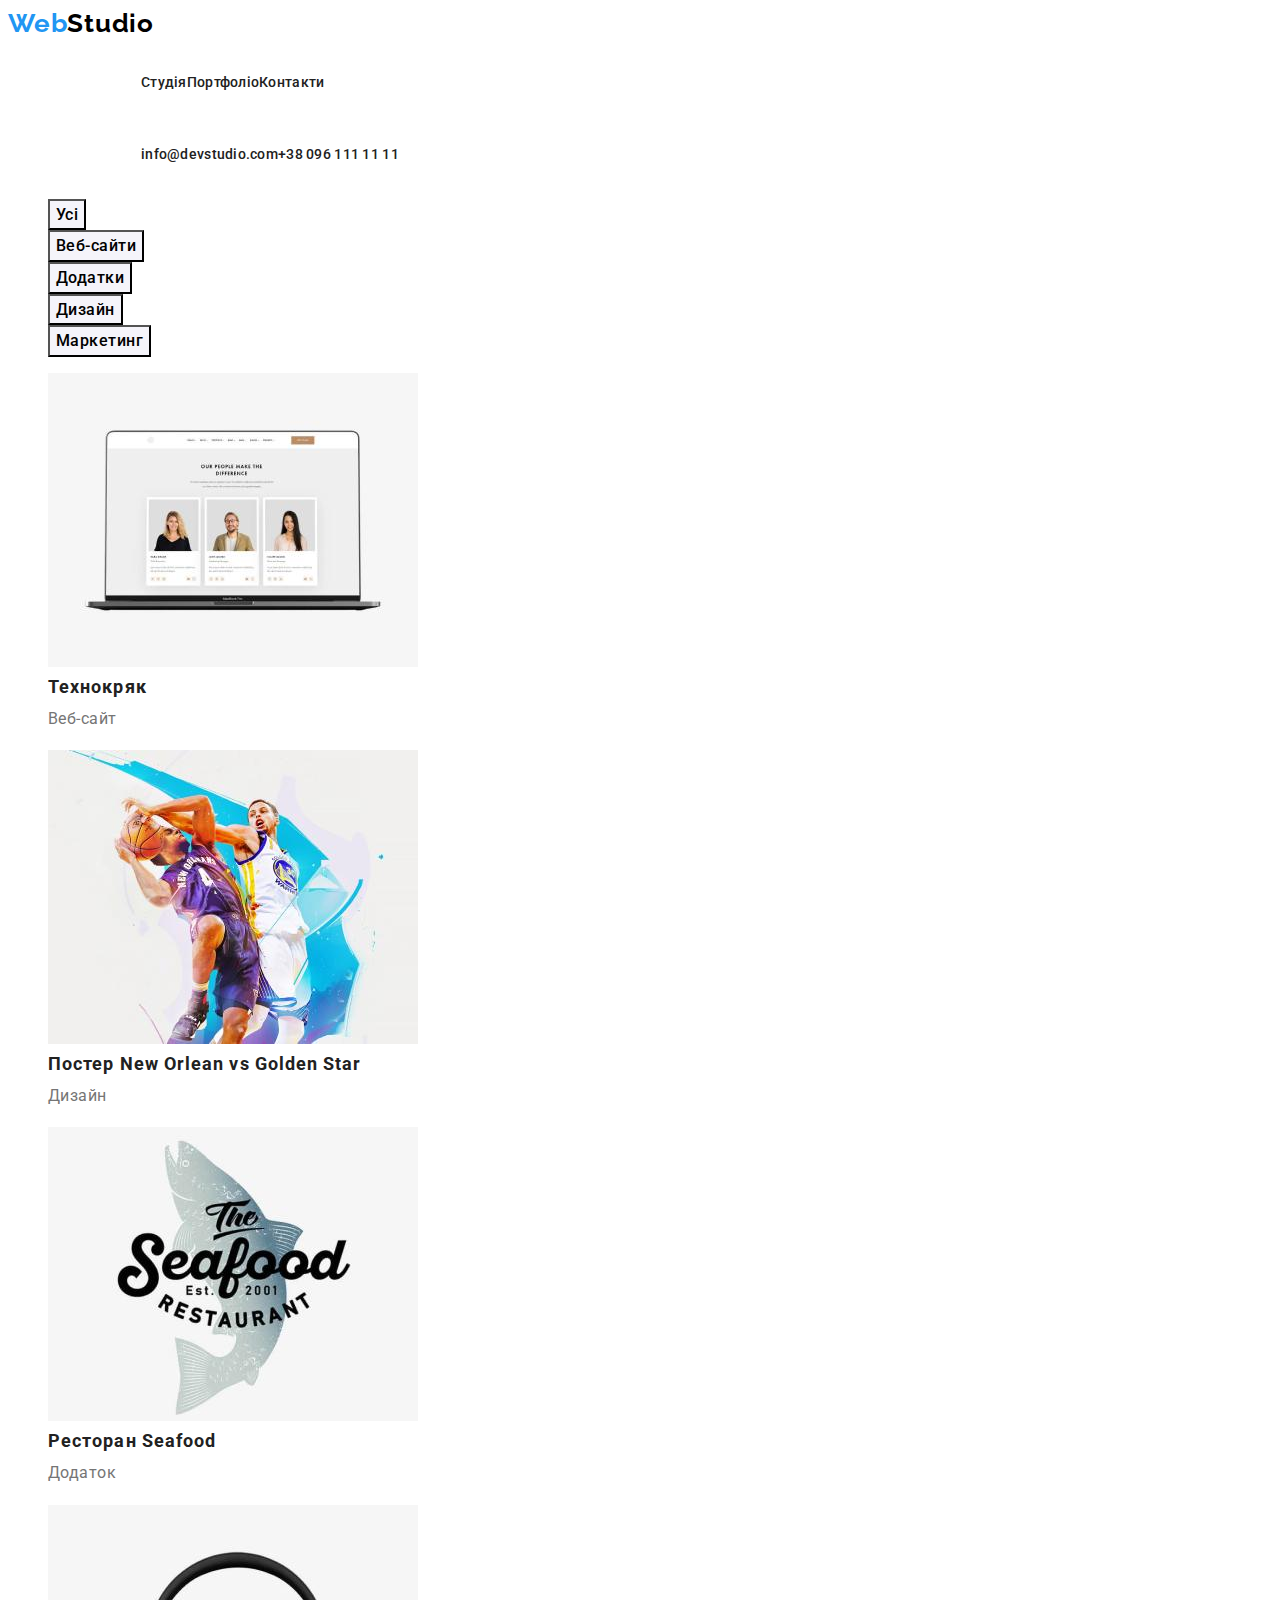
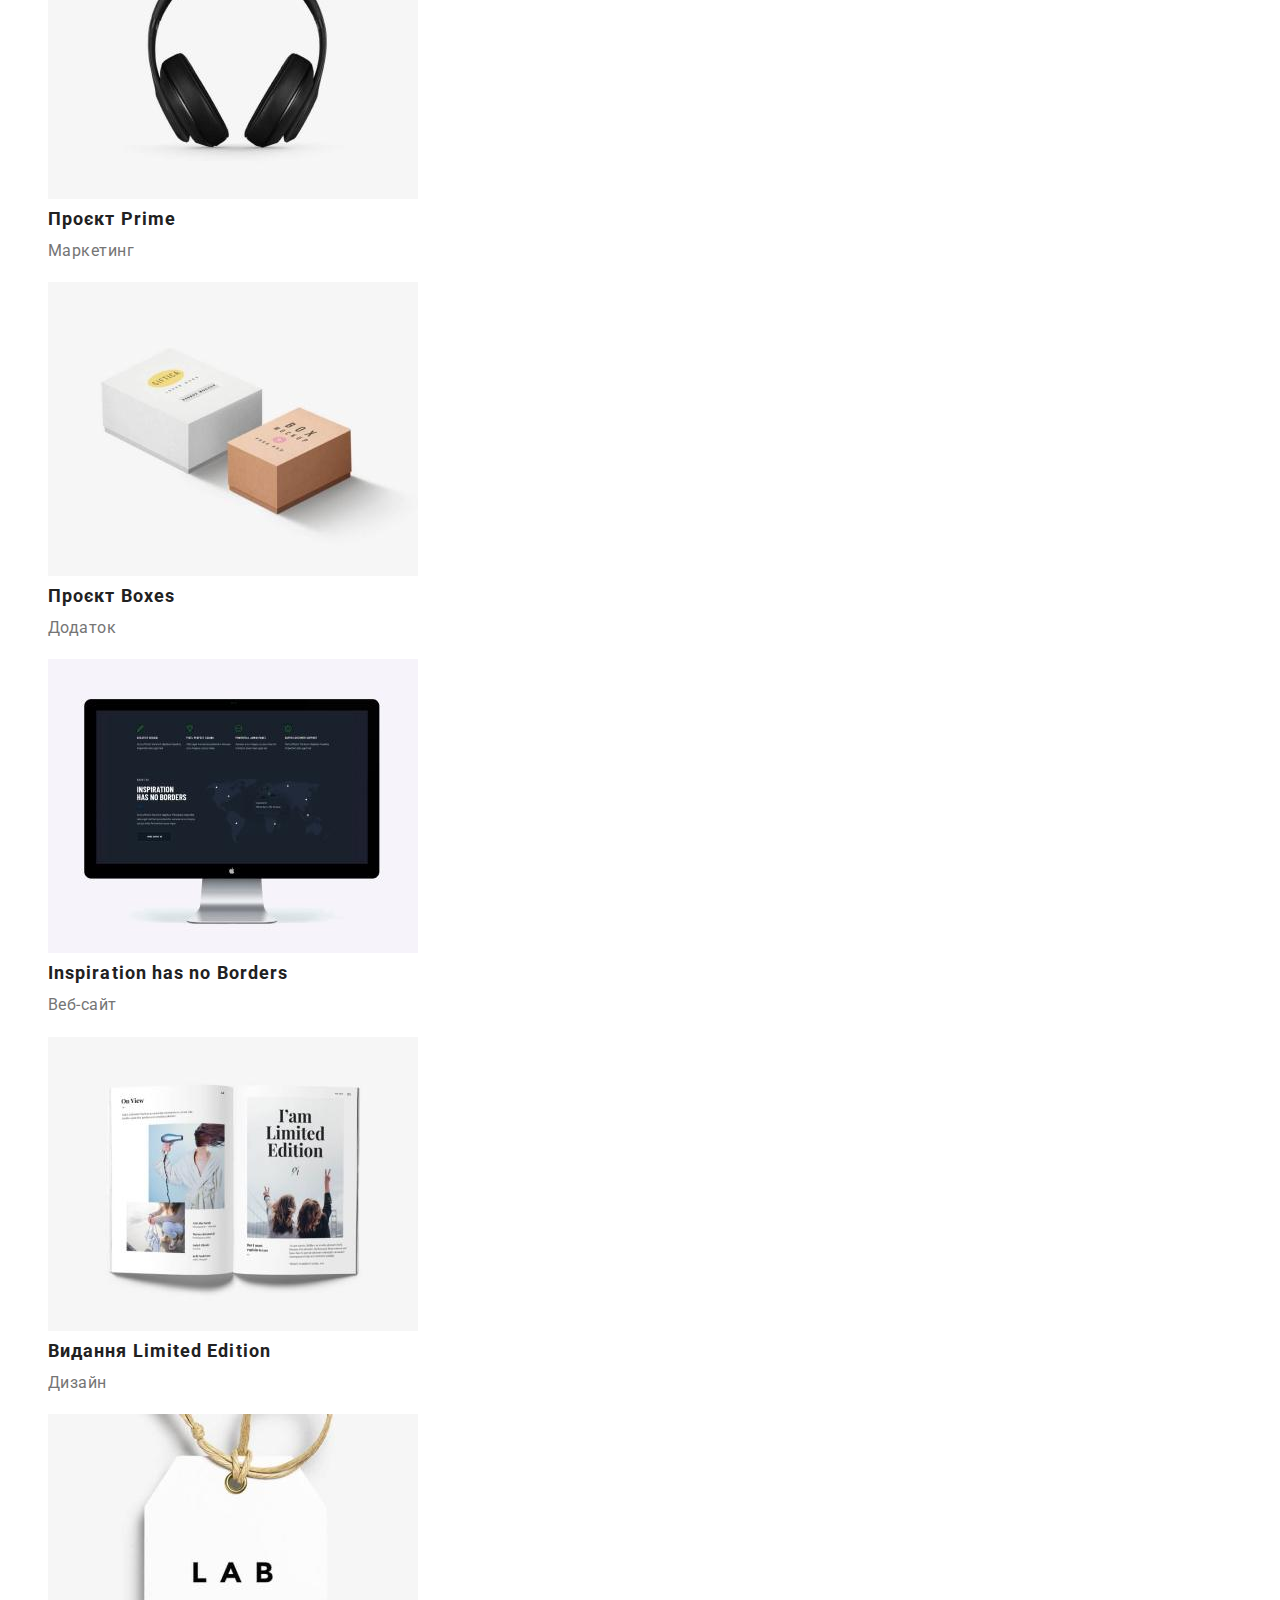
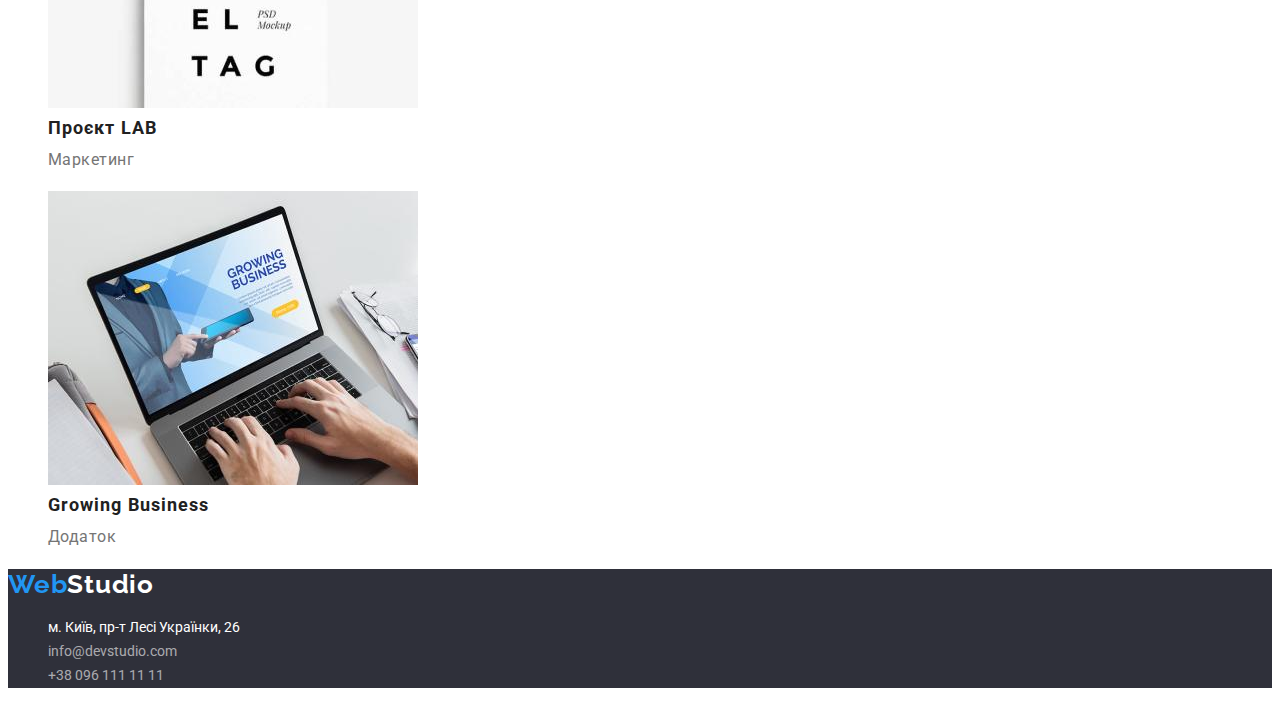
==== portfolio.html @ b57abb13 "goit-markup-hw-03" ====
<!DOCTYPE html>
<html lang="uk">
  <head>
    <meta charset="UTF-8">
    <link href="https://fonts.googleapis.com/css2?family=Raleway:wght@700&family=Roboto:wght@400;500;700;900&display=swap" rel="stylesheet">
    <meta http-equiv="X-UA-Compatible" content="IE=edge">
    <meta name="viewport" content="width=device-width, initial-scale=1.0">
    <title>Web Studio</title>
    <link rel="stylesheet" href="./css/main.css">
  </head>
  <body>
    <!--Шапка сайту-->
    <header>
      <nav>
        <a href="./index.html" class="logoheader"><span class="logoweb">Web</span>Studio</a>
        <ul class="site-nav list">
          <li>
            <a href="./index.html" class="link current">Студія</a>
          </li>
          <li>
            <a href="./portfolio.html" class="link">Портфоліо</a>
          </li>
          <li>
            <a href="#" class="link">Контакти</a>
          </li>
        </ul> 
      </nav>
      <ul class="site-nav list">
        <li>
          <a href="mailto:info@devstudio.com" class="link contacts">info@devstudio.com</a>
        </li>
        <li>
          <a href="tel:+380961111111" class="link contacts">+38 096 111 11 11</a>
        </li>
      </ul>
    </header>
    <main>
    <!--Портфоліо-->
<section>
    <h1 class="visually-hidden">Приклади наших робіт</h1>
    <!--Меню портфоліо-->
    <ul class="list">
      <li><button type="button" class="button button-portfolio">Усі</button></li>
      <li><button type="button" class="button button-portfolio">Веб-сайти</button></li>
      <li><button type="button" class="button button-portfolio">Додатки</button></li>
      <li><button type="button" class="button button-portfolio">Дизайн</button></li>
      <li><button type="button" class="button button-portfolio">Маркетинг</button></li>
  </ul>
    <ul class="list">
        <li><a href="" class="portfolio-link"><img src="./images/technocrack.jpg" width="370" alt="веб-сайт Технокряк">
        <h2 class="portfolio-title">Технокряк</h2>
        <p class="portfolio-text">Веб-сайт</p></a>
      </li>
        <li><a href="" class="portfolio-link"><img src="./images/poster-neworlean.jpg" width="370" alt="дизайн Постера New Orlean">
            <h2 class="portfolio-title">Постер New Orlean vs Golden Star</h2>
            <p class="portfolio-text">Дизайн</p></a>
        </li>
        <li><a href="" class="portfolio-link"><img src="./images/rest-seafood.jpg" width="370" alt="додаток для Ресторану Seafood">
            <h2 class="portfolio-title">Ресторан Seafood</h2>
            <p class="portfolio-text">Додаток</p></a>
        </li>
        <li><a href="" class="portfolio-link"><img src="./images/project-prime.jpg" width="370" alt="маркетингковий проєкт Prime">
            <h2 class="portfolio-title">Проєкт Prime</h2>
            <p class="portfolio-text">Маркетинг</p></a>
        </li>
        <li><a href="" class="portfolio-link"><img src="./images/project-boxes.jpg" width="370" alt="додаток Проєкт Boxes">
            <h2 class="portfolio-title">Проєкт Boxes</h2>
            <p class="portfolio-text">Додаток</p></a>
        </li>
        <li><a href="" class="portfolio-link"><img src="./images/web-ispiration.jpg" width="370" alt="веб-сайт Inspiration has no Borders">
            <h2 class="portfolio-title">Inspiration has no Borders</h2>
            <p class="portfolio-text">Веб-сайт</p></a>
        </li>
        <li><a href="" class="portfolio-link"><img src="./images/design-limedit.jpg" width="370" alt="Видання Limited Edition">
            <h2 class="portfolio-title">Видання Limited Edition</h2>
            <p class="portfolio-text">Дизайн</p></a>
        </li>
        <li><a href="" class="portfolio-link"><img src="./images/project-lab.jpg" width="370" alt="маркетинговий проєкт LAB">
            <h2 class="portfolio-title">Проєкт LAB</h2>
            <p class="portfolio-text">Маркетинг</p></a>
        </li>
        <li><a href="" class="portfolio-link"><img src="./images/app-growbussiness.jpg" width="370" alt="додаток Growing Business">
            <h2 class="portfolio-title">Growing Business</h2>
            <p class="portfolio-text">Додаток</p></a>
        </li>
    </ul>
</section>
    </main>
    <!--Футер сайту-->
    <footer class="background">
      <a href="./index.html" class="address logofooter"><span class="logoweb">Web</span>Studio</a>
      <address>
        <ul class="footer-nav list">
          <li>
            <a
              href="https://goo.gl/maps/ZicWZSvamPS7MqvVA"
              class="address-text link"
              target="_blank"
              rel="noopener noreferrer"
              >м. Київ, пр-т Лесі Українки, 26</a
            >
          </li>
          <li>
            <a href="mailto:info@devstudio.com" class="address-link link">info@devstudio.com</a>
          </li>
          <li>
            <a href="tel:+380961111111" class="address-link link">+38 096 111 11 11</a>
          </li>
        </ul>
      </address>
    </footer>
  </body>
</html>
---- css/main.css ----
/* Колір основного тексту #212121 */
/* Колір вторичного тексту #757575 */
/* Колір фону #FFFFFF */
/* Колір вторичного фону #F5F4FA */
/* Колір акценту #2196F3 */
/* Колір кнопки #F5F4FA */

:root {
    --primary-text-color: #757575;
    --title-text-color: #212121;
    --accent-color: #2196F3;
    --primary-white-color: #FFFFFF;  
}

html {
    box-sizing: border-box;
}

*,
*::before,
*::after, {
    box-sizing: inherit;
}

body {
    background-color: var(--primary-white-color);
    color: var(--primary-text-color);
    font-family: 'Roboto', sans-serif;
}

/* Hidden H1 */
.visually-hidden {
    position: absolute;
    white-space: nowrap;
    
    width: 1px;
    height: 1px;
    
    overflow: hidden;
    
    border: 0;
    padding: 0;
    
    clip: rect(0 0 0 0);
    clip-path: inset(50%);
    margin: -1px;
  } 

/* Контейнер */
.container {
    width: 1170px;
    
    padding-left: 15px;
    padding-right: 15px;
  
    margin-left: auto;
    margin-right: auto;
  }

/* Background */

.background {
    background-color: #2F303A;
}

/* Логотип/Logo */

.logoheader {
    color: #000000;
    
    font-family: Raleway;
    font-weight: 700;
    font-size: 26px;
    
    line-height: 1.19;
    letter-spacing: 0.03em;
    
    text-decoration: none;
}

.logofooter {
    color: #FFFFFF;
    
    font-family: Raleway;
    font-weight: 700;
    font-size: 26px;
    
    line-height: 1.19;
    letter-spacing: 0.03em;
    
    text-decoration: none;
}

.logoweb {
    color: #2196F3;
}

/* Site nav */

.main-nav {
    display: flex;
    align-items: center;
}

.site-nav {
    display: flex;
    margin-left: 93px;
}

.site-nav .link {
    color: var(--title-text-color);
    
    font-weight: 500;
    font-size: 14px;
    
    line-height: 1.14;
    letter-spacing: 0.02em;
    
    display: block;
    
    padding-top: 20px;
    padding-bottom: 20px;
    
    text-decoration: none;
}

.site-nav .item + .item {
    margin-left: 50px;
}

.nav-contacts {
    display: flex;
    margin-left: auto;
}

.nav-contacts .link {
    color: var(--primary-text-color);
    
    font-weight: 500;
    font-size: 14px;
    
    line-height: 1.14;
    letter-spacing: 0.02em;
    
    display: block;
    
    padding-top: 20px;
    padding-bottom: 20px;
    
    text-decoration: none;
}

.nav-contacts .item + .item {
    margin-left: 50px;
}

.site-nav .link:hover,
.site-nav .link:focus,
.nav-contacts .link:hover,
.nav-contacts .link:focus {
    color: var(--accent-color);
}

/* Герой */

.hero {
    font-weight: 900;
    font-size: 44px;

    line-height: 1.3;
    text-align: center;

    letter-spacing: 0.06em;

    text-transform: uppercase;

    margin-bottom: 94px;
    outline: 2px solid tomato;
}

.hero-title {
    margin-top: 0;
    margin-bottom: 30px;

    color: #FFFFFF;

    font-weight: 900;
    font-size: 44px;

    line-height: 1.3;
    text-align: center;
    letter-spacing: 0.06em;

    margin-bottom: 0;

    text-transform: uppercase;
}

/* Button */

.button {
    background-color: #F5F4FA;
    font-size: 16px;
    line-height: 1.6;
    text-align: center;
    letter-spacing: 0.03em;
    cursor: pointer;
}

.button:focus,
.button:hover {
    color: var(--primary-white-color);
    background-color: var(--accent-color);
}

.button-hero {
    color: var(--primary-white-color);
    background-color: #2196F3;
    font-weight: 700;
    font-size: 16px;
    line-height: 1.9;
    align-items: center;
    text-align: center;
    letter-spacing: 0.06em;
    border: 0 solid;
    border-color: var(--accent-color);
    border-radius: 4px;
    box-shadow: 0 4px 4px rgba(0, 0, 0, 0.250)
}

.button-portfolio {
    font-family: inherit;
    color: #000000;
    background-color: #F5F4FA;
    font-weight: 500;
    font-size: 16px;
    line-height: 1.6;
    text-align: center;
    letter-spacing: 0.03em;
}

/* Секція */

.section {
    color: var(--primary-text-color);
}

/* Особливості/Features */

/* .feature-headtitle {
    display: none;
} */

.feature {
    display: flex;
    align-items: center;
    margin-bottom: 94px;
    outline: 2px solid tomato;
}

.feature-list {
    color: var(--primary-text-color);
    font-size: 14px;
    line-height: 1.7;
    letter-spacing: 0.03em;
    padding-left: 0;
    display: block;
    align-items: center;
    margin-top: 0;
    margin-bottom: 0;
    outline: 2px solid tomato;
}

.feature-title {
    color: var(--title-text-color);
    font-weight: 700;
    font-size: 14px;
    line-height: 1.14;
    letter-spacing: 0.03em;
    text-transform: uppercase;
    margin-top: 0;
    margin-bottom: 10;
    outline: 2px solid tomato;
}

.feature-text {
    color: var(--primary-text-color);
    font-size: 14px;
    line-height: 1.14;
    letter-spacing: 0.03em;
    margin-top: 0;
    margin-bottom: 0;
    outline: 2px solid tomato;
}

.feature .item + .item {
    margin-left: 30px;
}

/* Чим ми займаємось/Work */

.worklist-title {
    color: var(--title-text-color);
    font-weight: 700;
    font-size: 36px;
    line-height: 1.16;
    text-align: center;
    letter-spacing: 0.03em;
}

/* Наша команда/Family */

.family-title {
    color: var(--title-text-color);
    font-weight: 700;
    font-size: 36px;
    line-height: 1.16;
    text-align: center;
    letter-spacing: 0.03em;
}

.family-member {
    color: var(--title-text-color);
    font-weight: 500;
    font-size: 16px;
    line-height: 1.18;
    text-align: center;
    letter-spacing: 0.03em;
}

.family-name {
    font-size: 16px;
    line-height: 1.18;
    text-align: center;
    letter-spacing: 0.03em;
}

/* Портфоліо/Portfolio */

.portfolio-title {
    color: var(--title-text-color);
    font-weight: 700;
    font-size: 18px;
    line-height: 2px;
    letter-spacing: 0.06em;
}

.portfolio-text {
    color: var(--primary-text-color);
    font-style: normal;
    font-weight: 400;
    font-size: 16px;
    line-height: 1.9;
    letter-spacing: 0.03em;
}

.portfolio-link {
    text-decoration: none;
}

/* Адреса/Address */
.address {
    text-decoration: none;
    font-style: normal;
}

.address-text {
    text-decoration: none;
    font-style: normal;
    color: #FFFFFF;
    font-size: 14px;
    line-height: 1.71;
}

.address-link {
    text-decoration: none;
    font-style: normal;
    color: rgba(255, 255, 255, 0.6);
    font-size: 14px;
    line-height: 1.71;
}

/* Футер/Footer */
.footer-nav .link {
    text-decoration: none;
}

.footer-nav .link:hover,
.footer-nav .link:focus {
    color: var(--accent-color);
}

.list {
    list-style: none;
}
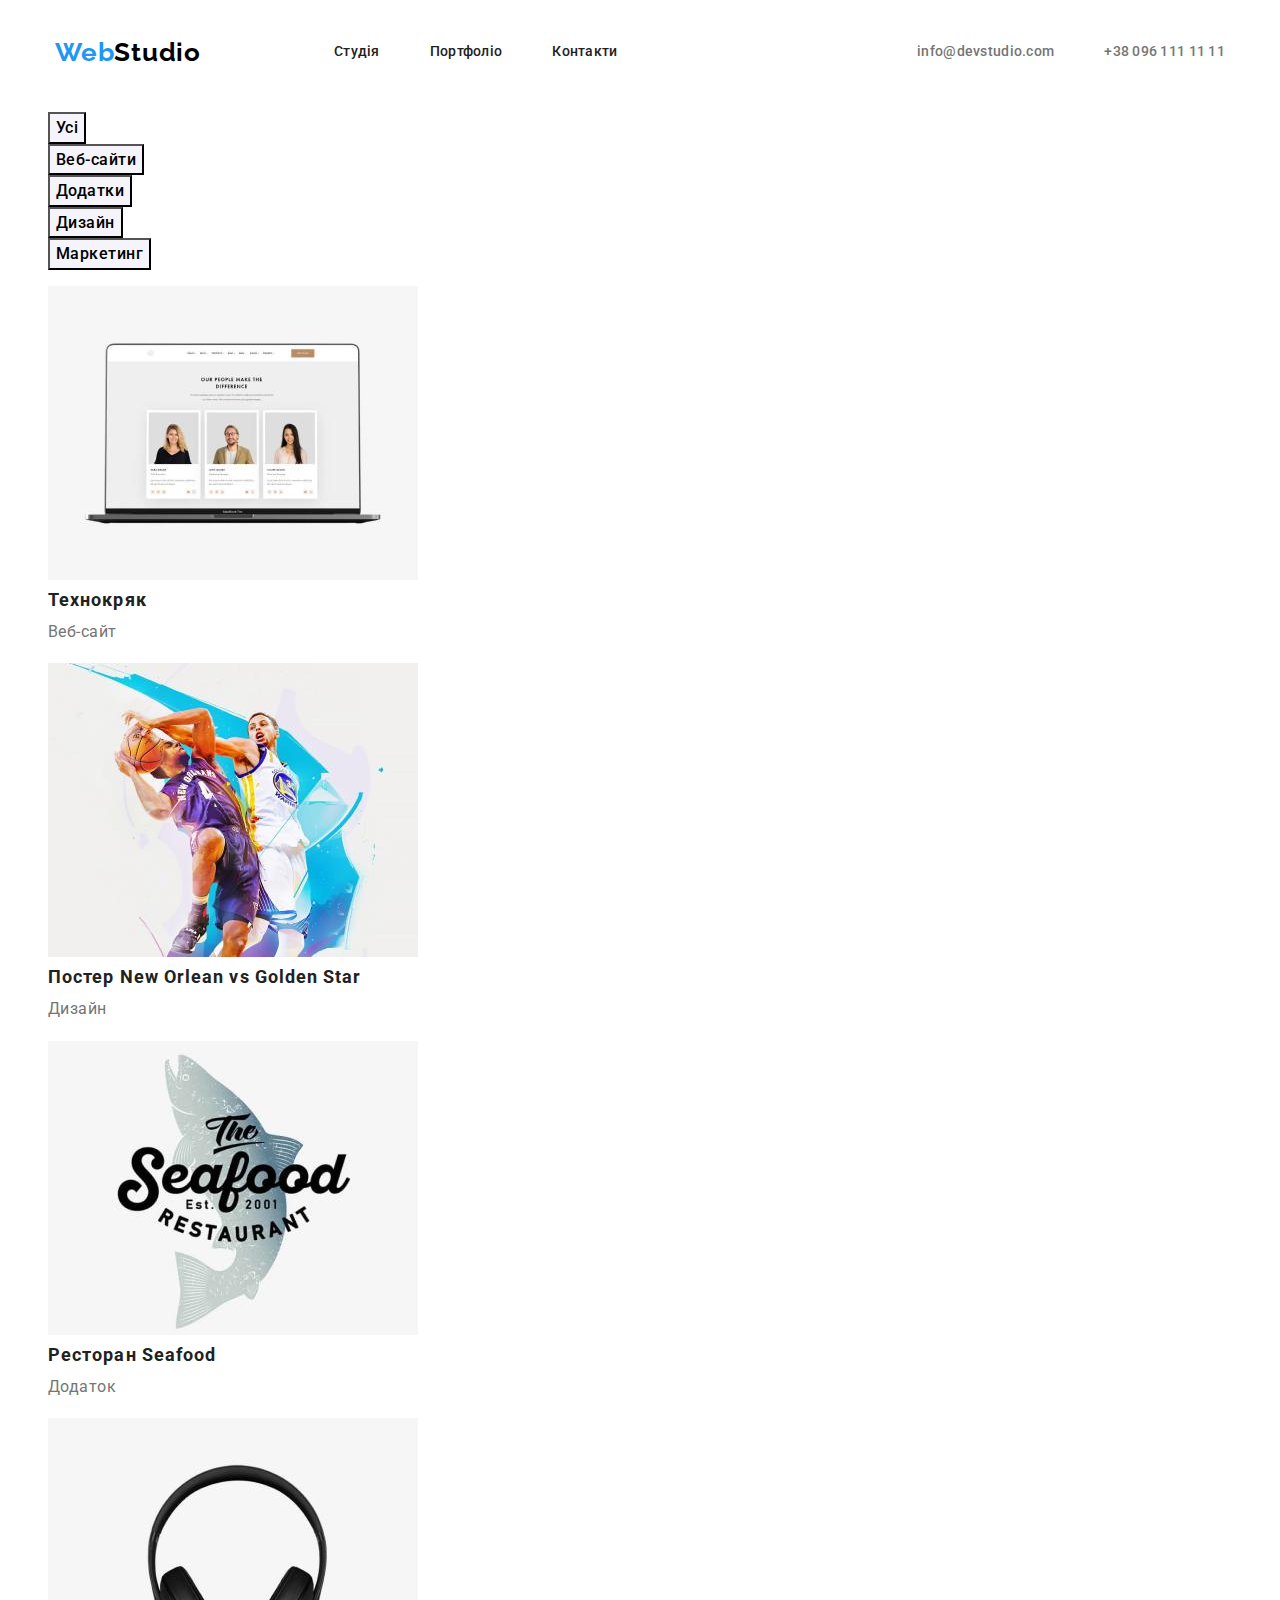
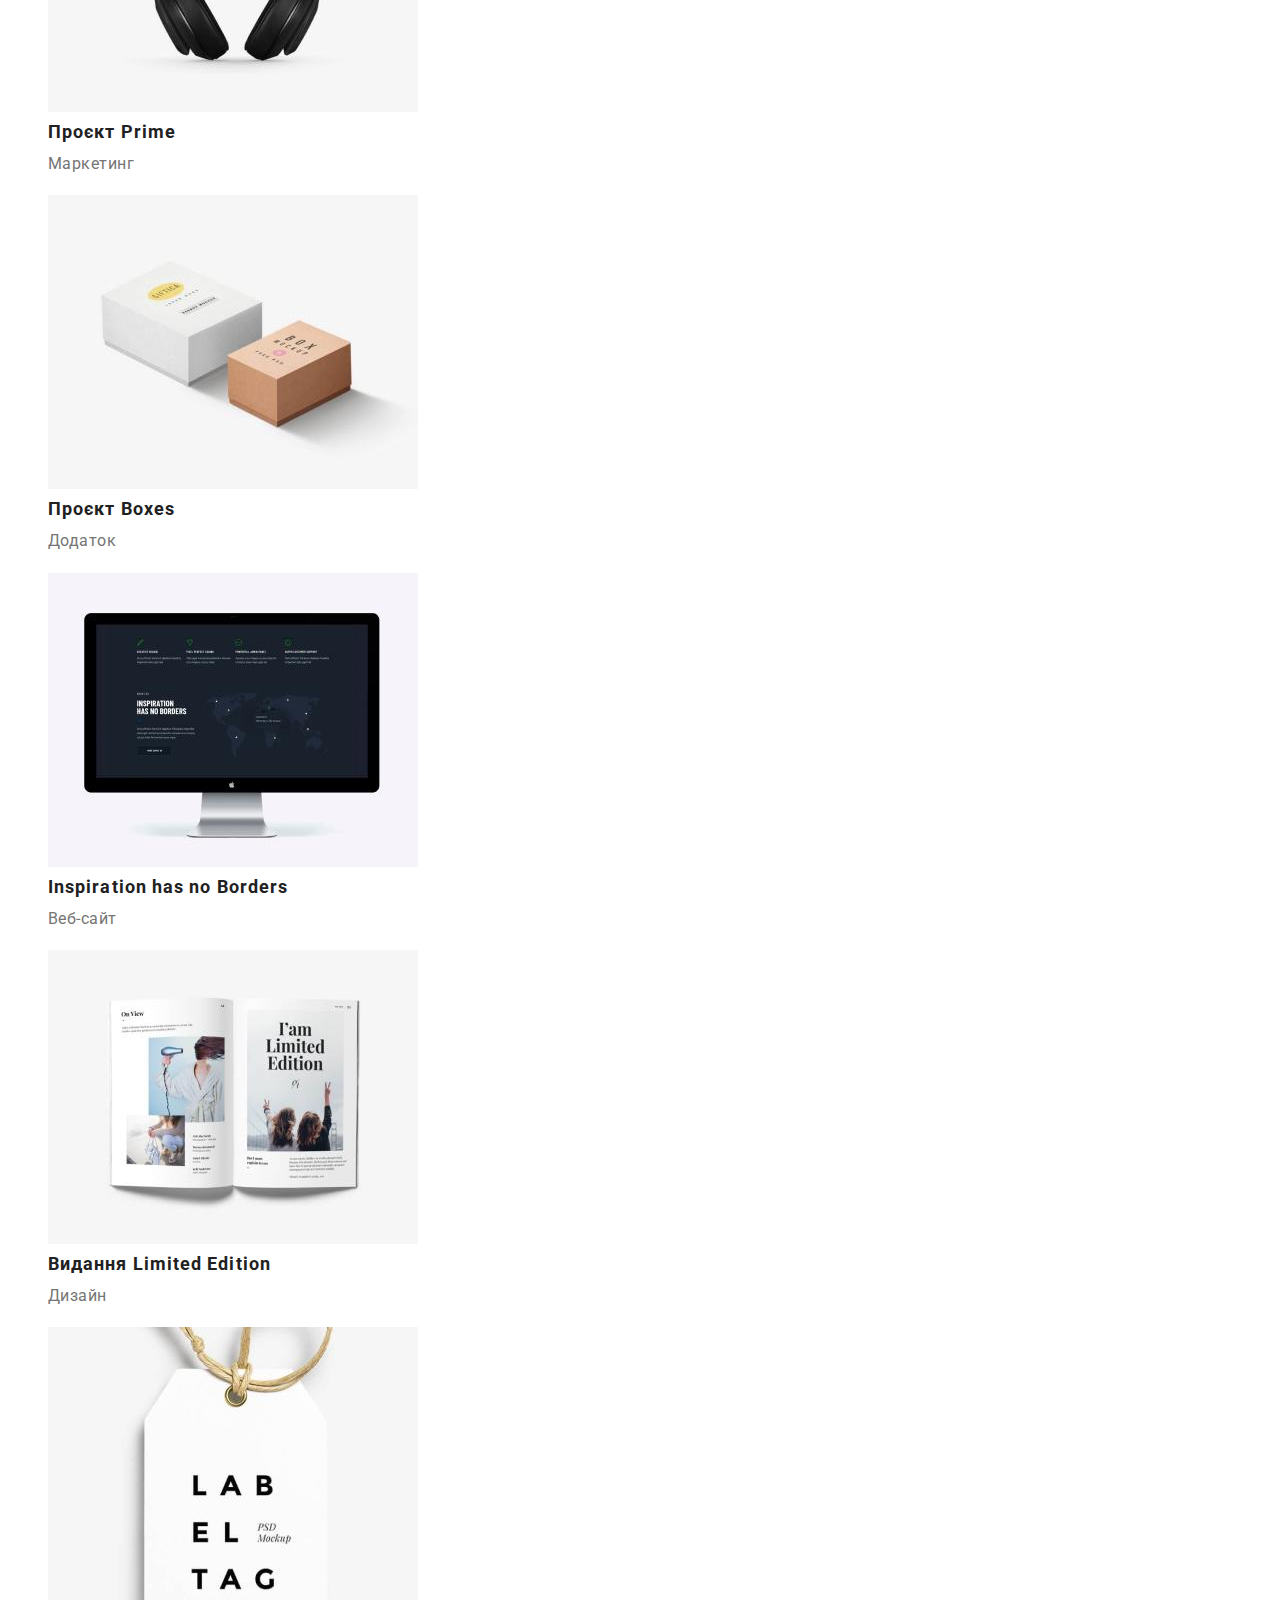
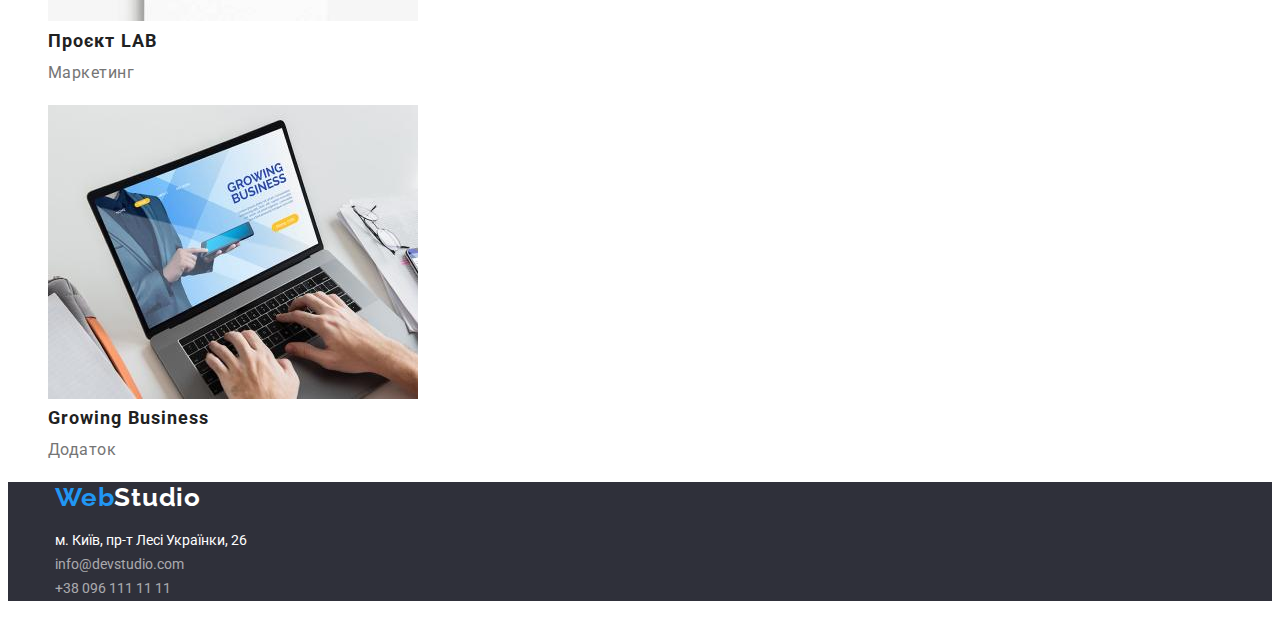
==== commit 5fbc5d57: "goit-markup-hw-03" ====
--- a/portfolio.html
+++ b/portfolio.html
@@ -11,28 +11,28 @@
   <body>
     <!--Шапка сайту-->
     <header>
-      <nav>
+      <nav class="container main-nav">
         <a href="./index.html" class="logoheader"><span class="logoweb">Web</span>Studio</a>
         <ul class="site-nav list">
-          <li>
+          <li class="item">
             <a href="./index.html" class="link current">Студія</a>
           </li>
-          <li>
+          <li class="item">
             <a href="./portfolio.html" class="link">Портфоліо</a>
           </li>
-          <li>
+          <li class="item">
             <a href="#" class="link">Контакти</a>
           </li>
-        </ul> 
+        </ul>
+        <ul class="nav-contacts list">
+          <li class="item">
+            <a href="mailto:info@devstudio.com" class="link contacts">info@devstudio.com</a>
+          </li>
+          <li class="item">
+            <a href="tel:+380961111111" class="link contacts">+38 096 111 11 11</a>
+          </li>
+        </ul>
       </nav>
-      <ul class="site-nav list">
-        <li>
-          <a href="mailto:info@devstudio.com" class="link contacts">info@devstudio.com</a>
-        </li>
-        <li>
-          <a href="tel:+380961111111" class="link contacts">+38 096 111 11 11</a>
-        </li>
-      </ul>
     </header>
     <main>
     <!--Портфоліо-->
@@ -88,9 +88,9 @@
     </main>
     <!--Футер сайту-->
     <footer class="background">
-      <a href="./index.html" class="address logofooter"><span class="logoweb">Web</span>Studio</a>
+      <div class="container"><a href="./index.html" class="address logofooter"><span class="logoweb">Web</span>Studio</a>
       <address>
-        <ul class="footer-nav list">
+        <ul class="footer-nav ul list">
           <li>
             <a
               href="https://goo.gl/maps/ZicWZSvamPS7MqvVA"
@@ -107,7 +107,7 @@
             <a href="tel:+380961111111" class="address-link link">+38 096 111 11 11</a>
           </li>
         </ul>
-      </address>
+      </address></div>
     </footer>
   </body>
 </html>
--- a/css/main.css
+++ b/css/main.css
@@ -9,7 +9,8 @@
     --primary-text-color: #757575;
     --title-text-color: #212121;
     --accent-color: #2196F3;
-    --primary-white-color: #FFFFFF;  
+    --primary-white-color: #FFFFFF;
+    --secondary-bg-color: #F5F4FA;
 }
 
 html {
@@ -17,8 +18,8 @@
 }
 
 *,
-*::before,
-*::after, {
+*::before;
+*::after; {
     box-sizing: inherit;
 }
 
@@ -45,6 +46,14 @@
     clip-path: inset(50%);
     margin: -1px;
   } 
+
+  .ul {
+    padding-inline-start: 0;
+}
+
+.list {
+    list-style: none;
+}
 
 /* Контейнер */
 .container {
@@ -175,7 +184,6 @@
     text-transform: uppercase;
 
     margin-bottom: 94px;
-    outline: 2px solid tomato;
 }
 
 .hero-title {
@@ -245,6 +253,10 @@
     color: var(--primary-text-color);
 }
 
+.section-grey {
+    background-color: var(--secondary-bg-color);
+}
+
 /* Особливості/Features */
 
 /* .feature-headtitle {
@@ -255,7 +267,6 @@
     display: flex;
     align-items: center;
     margin-bottom: 94px;
-    outline: 2px solid tomato;
 }
 
 .feature-list {
@@ -268,7 +279,6 @@
     align-items: center;
     margin-top: 0;
     margin-bottom: 0;
-    outline: 2px solid tomato;
 }
 
 .feature-title {
@@ -280,7 +290,6 @@
     text-transform: uppercase;
     margin-top: 0;
     margin-bottom: 10;
-    outline: 2px solid tomato;
 }
 
 .feature-text {
@@ -290,7 +299,6 @@
     letter-spacing: 0.03em;
     margin-top: 0;
     margin-bottom: 0;
-    outline: 2px solid tomato;
 }
 
 .feature .item + .item {
@@ -299,16 +307,44 @@
 
 /* Чим ми займаємось/Work */
 
+.worklist {
+    display: flex;
+    justify-content: space-between;
+    margin-bottom: 94px;
+}
+
 .worklist-title {
+    display: block;
     color: var(--title-text-color);
     font-weight: 700;
     font-size: 36px;
     line-height: 1.16;
     text-align: center;
     letter-spacing: 0.03em;
+    margin-top: 0;
+    margin-bottom: 50px;
 }
 
 /* Наша команда/Family */
+
+.family {
+    display: flex;
+    margin-bottom: 0;
+}
+
+.family .card {
+    align-items: center;
+    background-color: var(--primary-white-color);
+    margin-bottom: 94px;
+}
+
+.family .item + .item {
+    margin-left: 30px;
+}
+
+.family .photo {
+    margin-bottom: 30px;
+}
 
 .family-title {
     color: var(--title-text-color);
@@ -317,22 +353,25 @@
     line-height: 1.16;
     text-align: center;
     letter-spacing: 0.03em;
+    padding-top: 94px;
+}
+
+.family-name {
+    color: var(--title-text-color);
+    font-weight: 500;
+    font-size: 16px;
+    line-height: 1.18;
+    text-align: center;
+    letter-spacing: 0.03em;
+    margin-bottom: 10px;
 }
 
 .family-member {
-    color: var(--title-text-color);
-    font-weight: 500;
     font-size: 16px;
     line-height: 1.18;
     text-align: center;
     letter-spacing: 0.03em;
-}
-
-.family-name {
-    font-size: 16px;
-    line-height: 1.18;
-    text-align: center;
-    letter-spacing: 0.03em;
+    margin-bottom: 30px;
 }
 
 /* Портфоліо/Portfolio */
@@ -388,8 +427,4 @@
 .footer-nav .link:hover,
 .footer-nav .link:focus {
     color: var(--accent-color);
-}
-
-.list {
-    list-style: none;
 }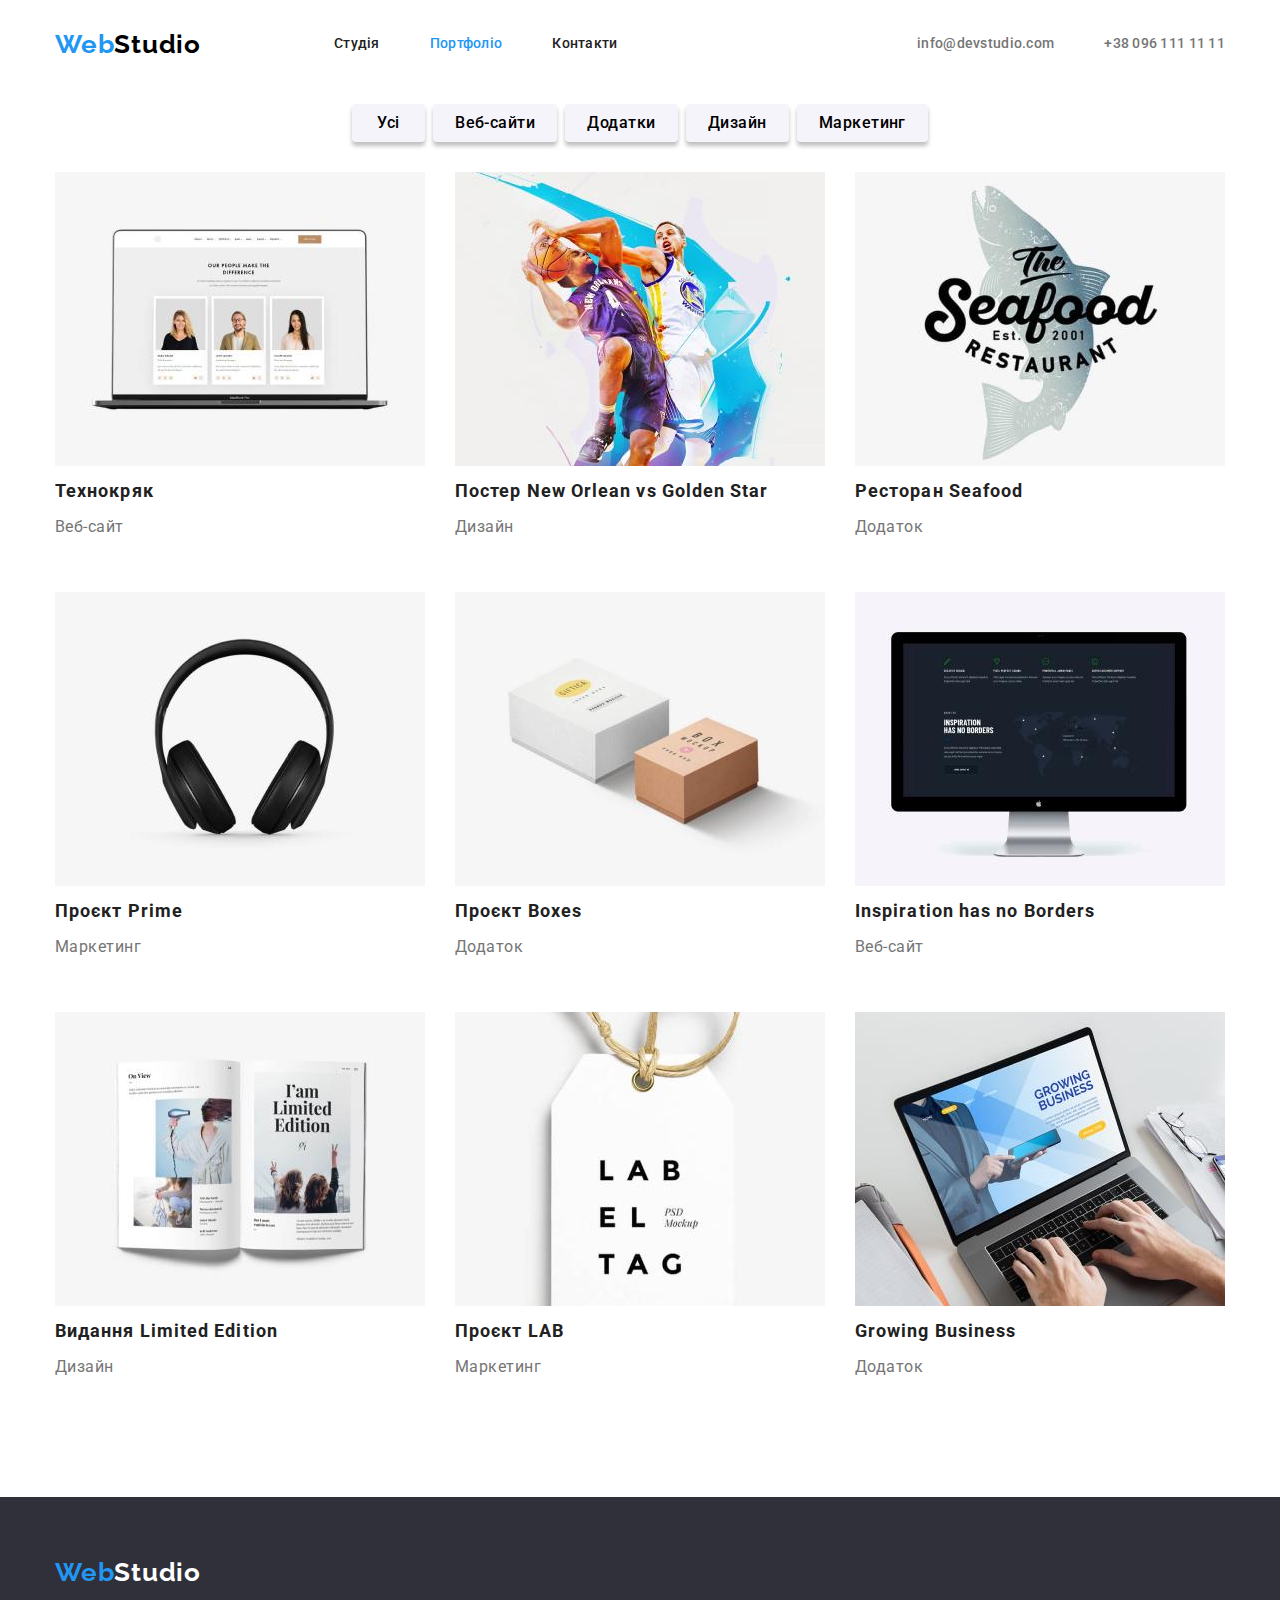
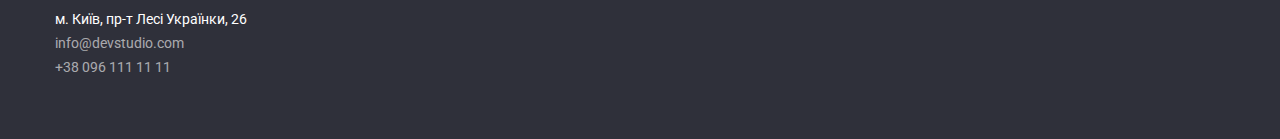
==== commit 5d2995bd: "goit-markup-hw-03" ====
--- a/portfolio.html
+++ b/portfolio.html
@@ -15,10 +15,10 @@
         <a href="./index.html" class="logoheader"><span class="logoweb">Web</span>Studio</a>
         <ul class="site-nav list">
           <li class="item">
-            <a href="./index.html" class="link current">Студія</a>
+            <a href="./index.html" class="link">Студія</a>
           </li>
           <li class="item">
-            <a href="./portfolio.html" class="link">Портфоліо</a>
+            <a href="./portfolio.html" class="link current">Портфоліо</a>
           </li>
           <li class="item">
             <a href="#" class="link">Контакти</a>
@@ -36,54 +36,54 @@
     </header>
     <main>
     <!--Портфоліо-->
-<section>
+
     <h1 class="visually-hidden">Приклади наших робіт</h1>
     <!--Меню портфоліо-->
-    <ul class="list">
-      <li><button type="button" class="button button-portfolio">Усі</button></li>
-      <li><button type="button" class="button button-portfolio">Веб-сайти</button></li>
-      <li><button type="button" class="button button-portfolio">Додатки</button></li>
-      <li><button type="button" class="button button-portfolio">Дизайн</button></li>
-      <li><button type="button" class="button button-portfolio">Маркетинг</button></li>
-  </ul>
-    <ul class="list">
-        <li><a href="" class="portfolio-link"><img src="./images/technocrack.jpg" width="370" alt="веб-сайт Технокряк">
+    <div class="container"><ul class="portfolio portfolio-btn ul list">
+      <li class="item"><button type="button" class="button button-portfolio">Усі</button></li>
+      <li class="item"><button type="button" class="button button-portfolio">Веб-сайти</button></li>
+      <li class="item"><button type="button" class="button button-portfolio">Додатки</button></li>
+      <li class="item"><button type="button" class="button button-portfolio">Дизайн</button></li>
+      <li class="item"><button type="button" class="button button-portfolio">Маркетинг</button></li>
+  </ul></div>
+    <section class="container"><ul class="portfolio-list ul list">
+        <li class="card item"><a href="" class="portfolio-link"><img src="./images/technocrack.jpg" width="370" alt="веб-сайт Технокряк">
         <h2 class="portfolio-title">Технокряк</h2>
         <p class="portfolio-text">Веб-сайт</p></a>
       </li>
-        <li><a href="" class="portfolio-link"><img src="./images/poster-neworlean.jpg" width="370" alt="дизайн Постера New Orlean">
+        <li class="card item"><a href="" class="portfolio-link"><img src="./images/poster-neworlean.jpg" width="370" alt="дизайн Постера New Orlean">
             <h2 class="portfolio-title">Постер New Orlean vs Golden Star</h2>
             <p class="portfolio-text">Дизайн</p></a>
         </li>
-        <li><a href="" class="portfolio-link"><img src="./images/rest-seafood.jpg" width="370" alt="додаток для Ресторану Seafood">
+        <li class="card item"><a href="" class="portfolio-link"><img src="./images/rest-seafood.jpg" width="370" alt="додаток для Ресторану Seafood">
             <h2 class="portfolio-title">Ресторан Seafood</h2>
             <p class="portfolio-text">Додаток</p></a>
         </li>
-        <li><a href="" class="portfolio-link"><img src="./images/project-prime.jpg" width="370" alt="маркетингковий проєкт Prime">
+        <li class="card item"><a href="" class="portfolio-link"><img src="./images/project-prime.jpg" width="370" alt="маркетингковий проєкт Prime">
             <h2 class="portfolio-title">Проєкт Prime</h2>
             <p class="portfolio-text">Маркетинг</p></a>
         </li>
-        <li><a href="" class="portfolio-link"><img src="./images/project-boxes.jpg" width="370" alt="додаток Проєкт Boxes">
+        <li class="card item"><a href="" class="portfolio-link"><img src="./images/project-boxes.jpg" width="370" alt="додаток Проєкт Boxes">
             <h2 class="portfolio-title">Проєкт Boxes</h2>
             <p class="portfolio-text">Додаток</p></a>
         </li>
-        <li><a href="" class="portfolio-link"><img src="./images/web-ispiration.jpg" width="370" alt="веб-сайт Inspiration has no Borders">
+        <li class="card item"><a href="" class="portfolio-link"><img src="./images/web-ispiration.jpg" width="370" alt="веб-сайт Inspiration has no Borders">
             <h2 class="portfolio-title">Inspiration has no Borders</h2>
             <p class="portfolio-text">Веб-сайт</p></a>
         </li>
-        <li><a href="" class="portfolio-link"><img src="./images/design-limedit.jpg" width="370" alt="Видання Limited Edition">
+        <li class="card item"><a href="" class="portfolio-link"><img src="./images/design-limedit.jpg" width="370" alt="Видання Limited Edition">
             <h2 class="portfolio-title">Видання Limited Edition</h2>
             <p class="portfolio-text">Дизайн</p></a>
         </li>
-        <li><a href="" class="portfolio-link"><img src="./images/project-lab.jpg" width="370" alt="маркетинговий проєкт LAB">
+        <li class="card item"><a href="" class="portfolio-link"><img src="./images/project-lab.jpg" width="370" alt="маркетинговий проєкт LAB">
             <h2 class="portfolio-title">Проєкт LAB</h2>
             <p class="portfolio-text">Маркетинг</p></a>
         </li>
-        <li><a href="" class="portfolio-link"><img src="./images/app-growbussiness.jpg" width="370" alt="додаток Growing Business">
+        <li class="card item"><a href="" class="portfolio-link"><img src="./images/app-growbussiness.jpg" width="370" alt="додаток Growing Business">
             <h2 class="portfolio-title">Growing Business</h2>
             <p class="portfolio-text">Додаток</p></a>
         </li>
-    </ul>
+    </ul></div>
 </section>
     </main>
     <!--Футер сайту-->
--- a/css/main.css
+++ b/css/main.css
@@ -18,8 +18,8 @@
 }
 
 *,
-*::before;
-*::after; {
+*::before,
+*::after {
     box-sizing: inherit;
 }
 
@@ -27,6 +27,7 @@
     background-color: var(--primary-white-color);
     color: var(--primary-text-color);
     font-family: 'Roboto', sans-serif;
+    margin: 0;
 }
 
 /* Hidden H1 */
@@ -57,7 +58,7 @@
 
 /* Контейнер */
 .container {
-    width: 1170px;
+    width: 1200px;
     
     padding-left: 15px;
     padding-right: 15px;
@@ -89,6 +90,7 @@
 
 .logofooter {
     color: #FFFFFF;
+    display: inline-block;
     
     font-family: Raleway;
     font-weight: 700;
@@ -98,6 +100,9 @@
     letter-spacing: 0.03em;
     
     text-decoration: none;
+
+    padding-top: 60px;
+    margin-bottom: 20px;
 }
 
 .logoweb {
@@ -170,6 +175,10 @@
     color: var(--accent-color);
 }
 
+.link.current {
+    color: var(--accent-color);
+}
+
 /* Герой */
 
 .hero {
@@ -245,6 +254,12 @@
     line-height: 1.6;
     text-align: center;
     letter-spacing: 0.03em;
+    padding: 6px 22px;
+    min-width: 73px;
+    border: 0 solid;
+    border-color: var(--accent-color);
+    border-radius: 4px;
+    box-shadow: 0 4px 4px rgba(0, 0, 0, 0.250)
 }
 
 /* Секція */
@@ -265,7 +280,6 @@
 
 .feature {
     display: flex;
-    align-items: center;
     margin-bottom: 94px;
 }
 
@@ -336,6 +350,8 @@
     align-items: center;
     background-color: var(--primary-white-color);
     margin-bottom: 94px;
+    box-shadow: 0px 1px 3px rgba(0, 0, 0, 0.12), 0px 1px 1px rgba(0, 0, 0, 0.14), 0px 2px 1px rgba(0, 0, 0, 0.2);
+    border-radius: 0px 0px 4px 4px;
 }
 
 .family .item + .item {
@@ -375,6 +391,32 @@
 }
 
 /* Портфоліо/Portfolio */
+
+.portfolio {
+    display: flex;
+    justify-content: center;
+}
+
+.portfolio-btn {
+    margin-bottom: 30px;
+}
+
+.portfolio-btn .item + .item {
+    margin-left: 8px;
+}
+
+.portfolio-list {
+    display: flex;
+    flex-wrap: wrap;
+    gap: 30px;
+    margin-bottom: 94px;
+}
+
+.portfolio-list .card {
+    align-items: center;
+    background-color: var(--primary-white-color);
+    border: 1px hidden #EEEEEE;
+}
 
 .portfolio-title {
     color: var(--title-text-color);
@@ -382,6 +424,8 @@
     font-size: 18px;
     line-height: 2px;
     letter-spacing: 0.06em;
+    margin-top: 20px;
+    margin-bottom: 0;
 }
 
 .portfolio-text {
@@ -391,6 +435,8 @@
     font-size: 16px;
     line-height: 1.9;
     letter-spacing: 0.03em;
+    margin-top: 20px;
+    margin-bottom: 20px;
 }
 
 .portfolio-link {
@@ -400,7 +446,7 @@
 /* Адреса/Address */
 .address {
     text-decoration: none;
-    font-style: normal;
+    font-style: normal; 
 }
 
 .address-text {
@@ -420,6 +466,11 @@
 }
 
 /* Футер/Footer */
+.footer-nav {
+    padding-bottom: 60px;
+    margin: 0;
+}
+
 .footer-nav .link {
     text-decoration: none;
 }
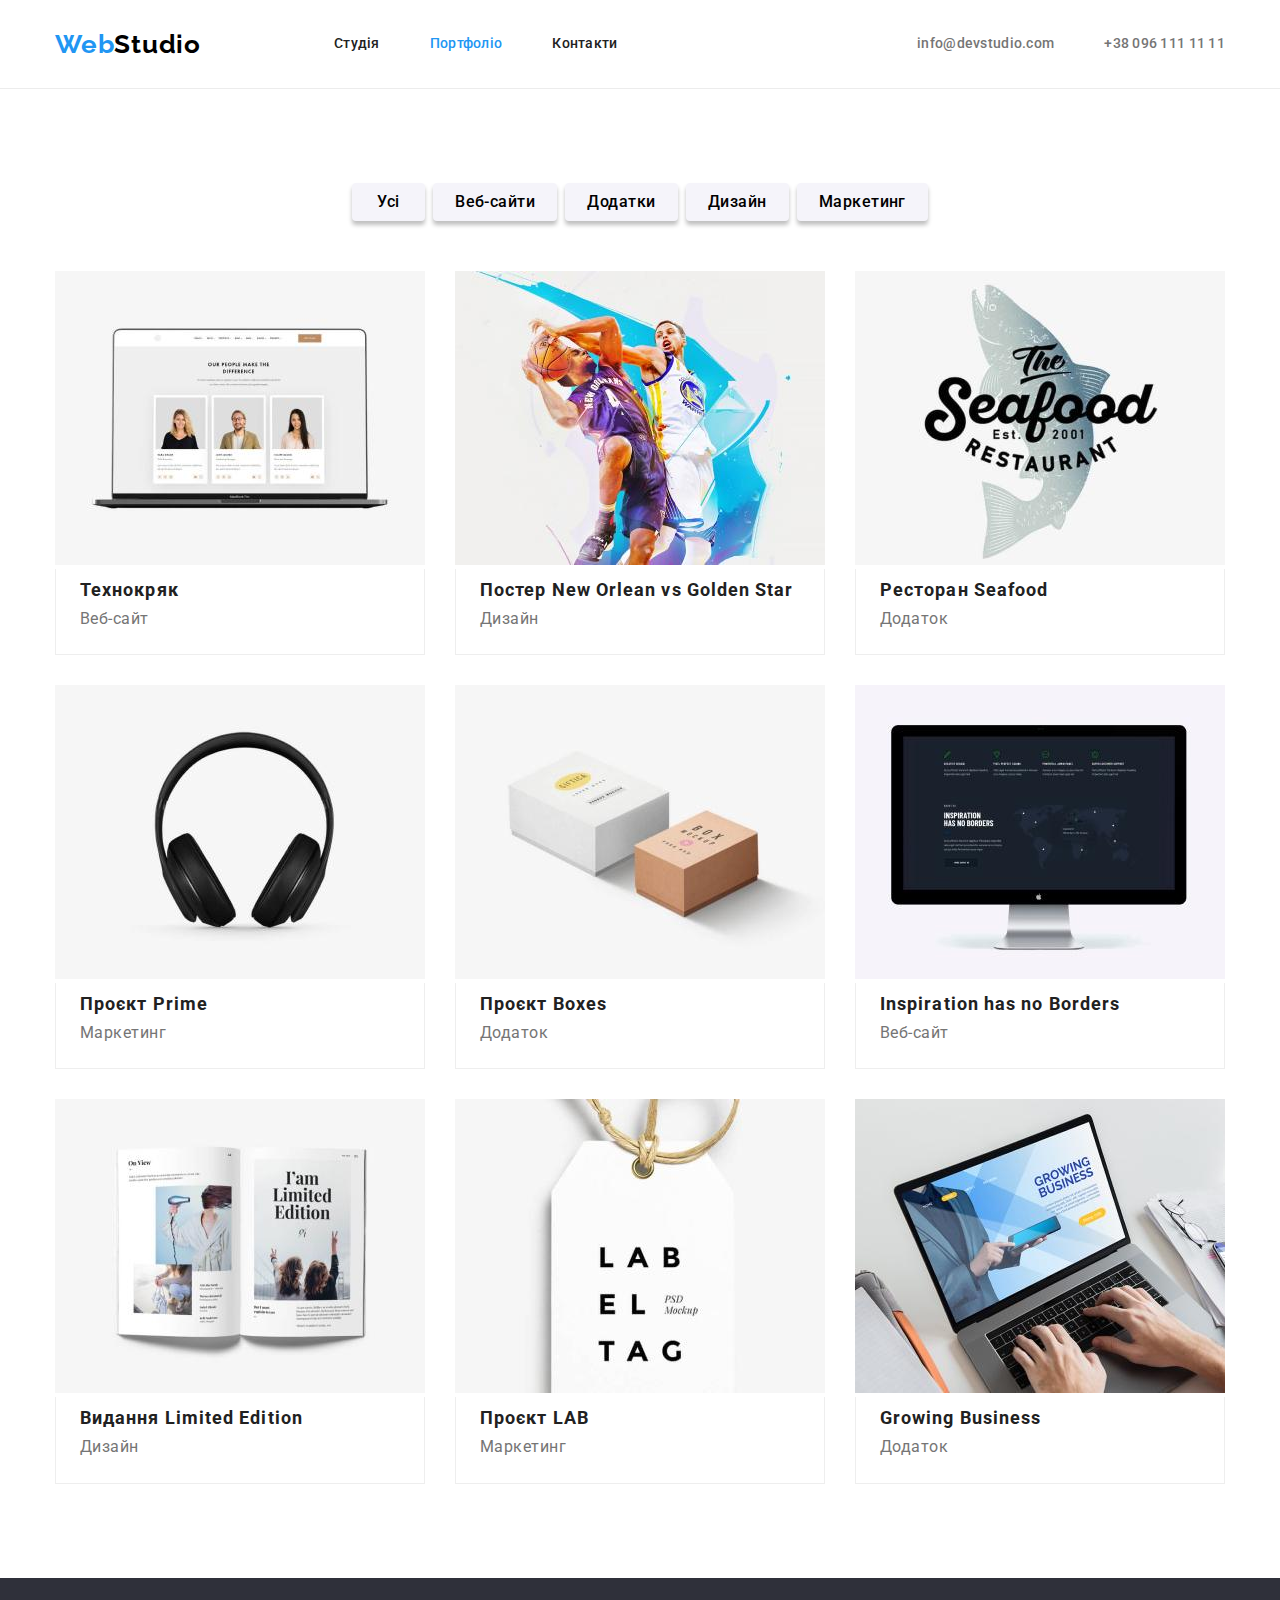
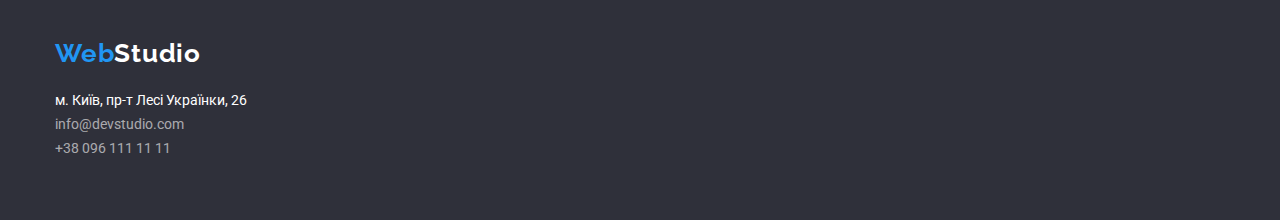
==== commit 7a033a9c: "goit-markup-hw-03" ====
--- a/portfolio.html
+++ b/portfolio.html
@@ -10,7 +10,7 @@
   </head>
   <body>
     <!--Шапка сайту-->
-    <header>
+    <header  class="header">
       <nav class="container main-nav">
         <a href="./index.html" class="logoheader"><span class="logoweb">Web</span>Studio</a>
         <ul class="site-nav list">
@@ -47,43 +47,43 @@
       <li class="item"><button type="button" class="button button-portfolio">Маркетинг</button></li>
   </ul></div>
     <section class="container"><ul class="portfolio-list ul list">
-        <li class="card item"><a href="" class="portfolio-link"><img src="./images/technocrack.jpg" width="370" alt="веб-сайт Технокряк">
-        <h2 class="portfolio-title">Технокряк</h2>
-        <p class="portfolio-text">Веб-сайт</p></a>
+        <li class="card"><a href="" class="portfolio-link"><img src="./images/technocrack.jpg" width="370" alt="веб-сайт Технокряк">
+          <div class="border"><h2 class="portfolio-title">Технокряк</h2>
+        <p class="portfolio-text">Веб-сайт</p></a></div>
       </li>
-        <li class="card item"><a href="" class="portfolio-link"><img src="./images/poster-neworlean.jpg" width="370" alt="дизайн Постера New Orlean">
-            <h2 class="portfolio-title">Постер New Orlean vs Golden Star</h2>
-            <p class="portfolio-text">Дизайн</p></a>
+        <li class="card"><a href="" class="portfolio-link"><img src="./images/poster-neworlean.jpg" width="370" alt="дизайн Постера New Orlean">
+          <div class="border"><h2 class="portfolio-title">Постер New Orlean vs Golden Star</h2>
+            <p class="portfolio-text">Дизайн</p></a></div>
         </li>
-        <li class="card item"><a href="" class="portfolio-link"><img src="./images/rest-seafood.jpg" width="370" alt="додаток для Ресторану Seafood">
-            <h2 class="portfolio-title">Ресторан Seafood</h2>
-            <p class="portfolio-text">Додаток</p></a>
+        <li class="card"><a href="" class="portfolio-link"><img src="./images/rest-seafood.jpg" width="370" alt="додаток для Ресторану Seafood">
+          <div class="border"><h2 class="portfolio-title">Ресторан Seafood</h2>
+            <p class="portfolio-text">Додаток</p></a></div>
         </li>
-        <li class="card item"><a href="" class="portfolio-link"><img src="./images/project-prime.jpg" width="370" alt="маркетингковий проєкт Prime">
-            <h2 class="portfolio-title">Проєкт Prime</h2>
-            <p class="portfolio-text">Маркетинг</p></a>
+        <li class="card"><a href="" class="portfolio-link"><img src="./images/project-prime.jpg" width="370" alt="маркетингковий проєкт Prime">
+            <div class="border"><h2 class="portfolio-title">Проєкт Prime</h2>
+            <p class="portfolio-text">Маркетинг</p></a></div>
         </li>
-        <li class="card item"><a href="" class="portfolio-link"><img src="./images/project-boxes.jpg" width="370" alt="додаток Проєкт Boxes">
-            <h2 class="portfolio-title">Проєкт Boxes</h2>
-            <p class="portfolio-text">Додаток</p></a>
+        <li class="card"><a href="" class="portfolio-link"><img src="./images/project-boxes.jpg" width="370" alt="додаток Проєкт Boxes">
+          <div class="border"><h2 class="portfolio-title">Проєкт Boxes</h2>
+            <p class="portfolio-text">Додаток</p></a></div>
         </li>
-        <li class="card item"><a href="" class="portfolio-link"><img src="./images/web-ispiration.jpg" width="370" alt="веб-сайт Inspiration has no Borders">
-            <h2 class="portfolio-title">Inspiration has no Borders</h2>
-            <p class="portfolio-text">Веб-сайт</p></a>
+        <li class="card"><a href="" class="portfolio-link"><img src="./images/web-ispiration.jpg" width="370" alt="веб-сайт Inspiration has no Borders">
+          <div class="border"><h2 class="portfolio-title">Inspiration has no Borders</h2>
+            <p class="portfolio-text">Веб-сайт</p></a></div>
         </li>
-        <li class="card item"><a href="" class="portfolio-link"><img src="./images/design-limedit.jpg" width="370" alt="Видання Limited Edition">
-            <h2 class="portfolio-title">Видання Limited Edition</h2>
-            <p class="portfolio-text">Дизайн</p></a>
+        <li class="card"><a href="" class="portfolio-link"><img src="./images/design-limedit.jpg" width="370" alt="Видання Limited Edition">
+          <div class="border"><h2 class="portfolio-title">Видання Limited Edition</h2>
+            <p class="portfolio-text">Дизайн</p></a></div>
         </li>
-        <li class="card item"><a href="" class="portfolio-link"><img src="./images/project-lab.jpg" width="370" alt="маркетинговий проєкт LAB">
-            <h2 class="portfolio-title">Проєкт LAB</h2>
-            <p class="portfolio-text">Маркетинг</p></a>
+        <li class="card"><a href="" class="portfolio-link"><img src="./images/project-lab.jpg" width="370" alt="маркетинговий проєкт LAB">
+          <div class="border"><h2 class="portfolio-title">Проєкт LAB</h2>
+            <p class="portfolio-text">Маркетинг</p></a></div>
         </li>
-        <li class="card item"><a href="" class="portfolio-link"><img src="./images/app-growbussiness.jpg" width="370" alt="додаток Growing Business">
-            <h2 class="portfolio-title">Growing Business</h2>
-            <p class="portfolio-text">Додаток</p></a>
+        <li class="card"><a href="" class="portfolio-link"><img src="./images/app-growbussiness.jpg" width="370" alt="додаток Growing Business">
+          <div class="border"><h2 class="portfolio-title">Growing Business</h2>
+            <p class="portfolio-text">Додаток</p></a></div>
         </li>
-    </ul></div>
+    </ul>
 </section>
     </main>
     <!--Футер сайту-->
--- a/css/main.css
+++ b/css/main.css
@@ -28,6 +28,10 @@
     color: var(--primary-text-color);
     font-family: 'Roboto', sans-serif;
     margin: 0;
+}
+
+.header {
+    border-bottom: 1px solid #ECECEC;
 }
 
 /* Hidden H1 */
@@ -398,7 +402,8 @@
 }
 
 .portfolio-btn {
-    margin-bottom: 30px;
+    margin-top: 94px;
+    margin-bottom: 50px;
 }
 
 .portfolio-btn .item + .item {
@@ -408,39 +413,71 @@
 .portfolio-list {
     display: flex;
     flex-wrap: wrap;
-    gap: 30px;
+    align-items: center;
     margin-bottom: 94px;
 }
 
 .portfolio-list .card {
     align-items: center;
     background-color: var(--primary-white-color);
-    border: 1px hidden #EEEEEE;
+    margin-right: 30px;
+    margin-bottom: 30px;
 }
 
 .portfolio-title {
+    display: inline-block;
     color: var(--title-text-color);
     font-weight: 700;
     font-size: 18px;
     line-height: 2px;
     letter-spacing: 0.06em;
+    padding-left: 24px;
     margin-top: 20px;
     margin-bottom: 0;
 }
 
 .portfolio-text {
+    display: block;
     color: var(--primary-text-color);
     font-style: normal;
     font-weight: 400;
     font-size: 16px;
     line-height: 1.9;
     letter-spacing: 0.03em;
-    margin-top: 20px;
+    padding-left: 24px;;
+    margin-top: 4px;
     margin-bottom: 20px;
 }
 
+.portfolio-list .card:nth-child(3n) {
+    margin-right: 0;
+}
+
+.portfolio-list .card:nth-last-child(-n+3) {
+    margin-bottom: 0;
+}
+
 .portfolio-link {
     text-decoration: none;
+    margin: 0;
+}
+
+.portfolio-list .border {
+    /* border-top-width: 1px;
+    border-top-style: solid;
+    border-top-color: #EEEEEE; */
+
+    border-right-width: 1px;
+    border-right-style: solid;
+    border-right-color: #EEEEEE;
+
+    border-bottom-width: 1px;
+    border-bottom-style: solid;
+    border-bottom-color: #EEEEEE;
+
+    border-left-width: 1px;
+    border-left-style: solid;
+    border-left-color: #EEEEEE;
 }
 
 /* Адреса/Address */
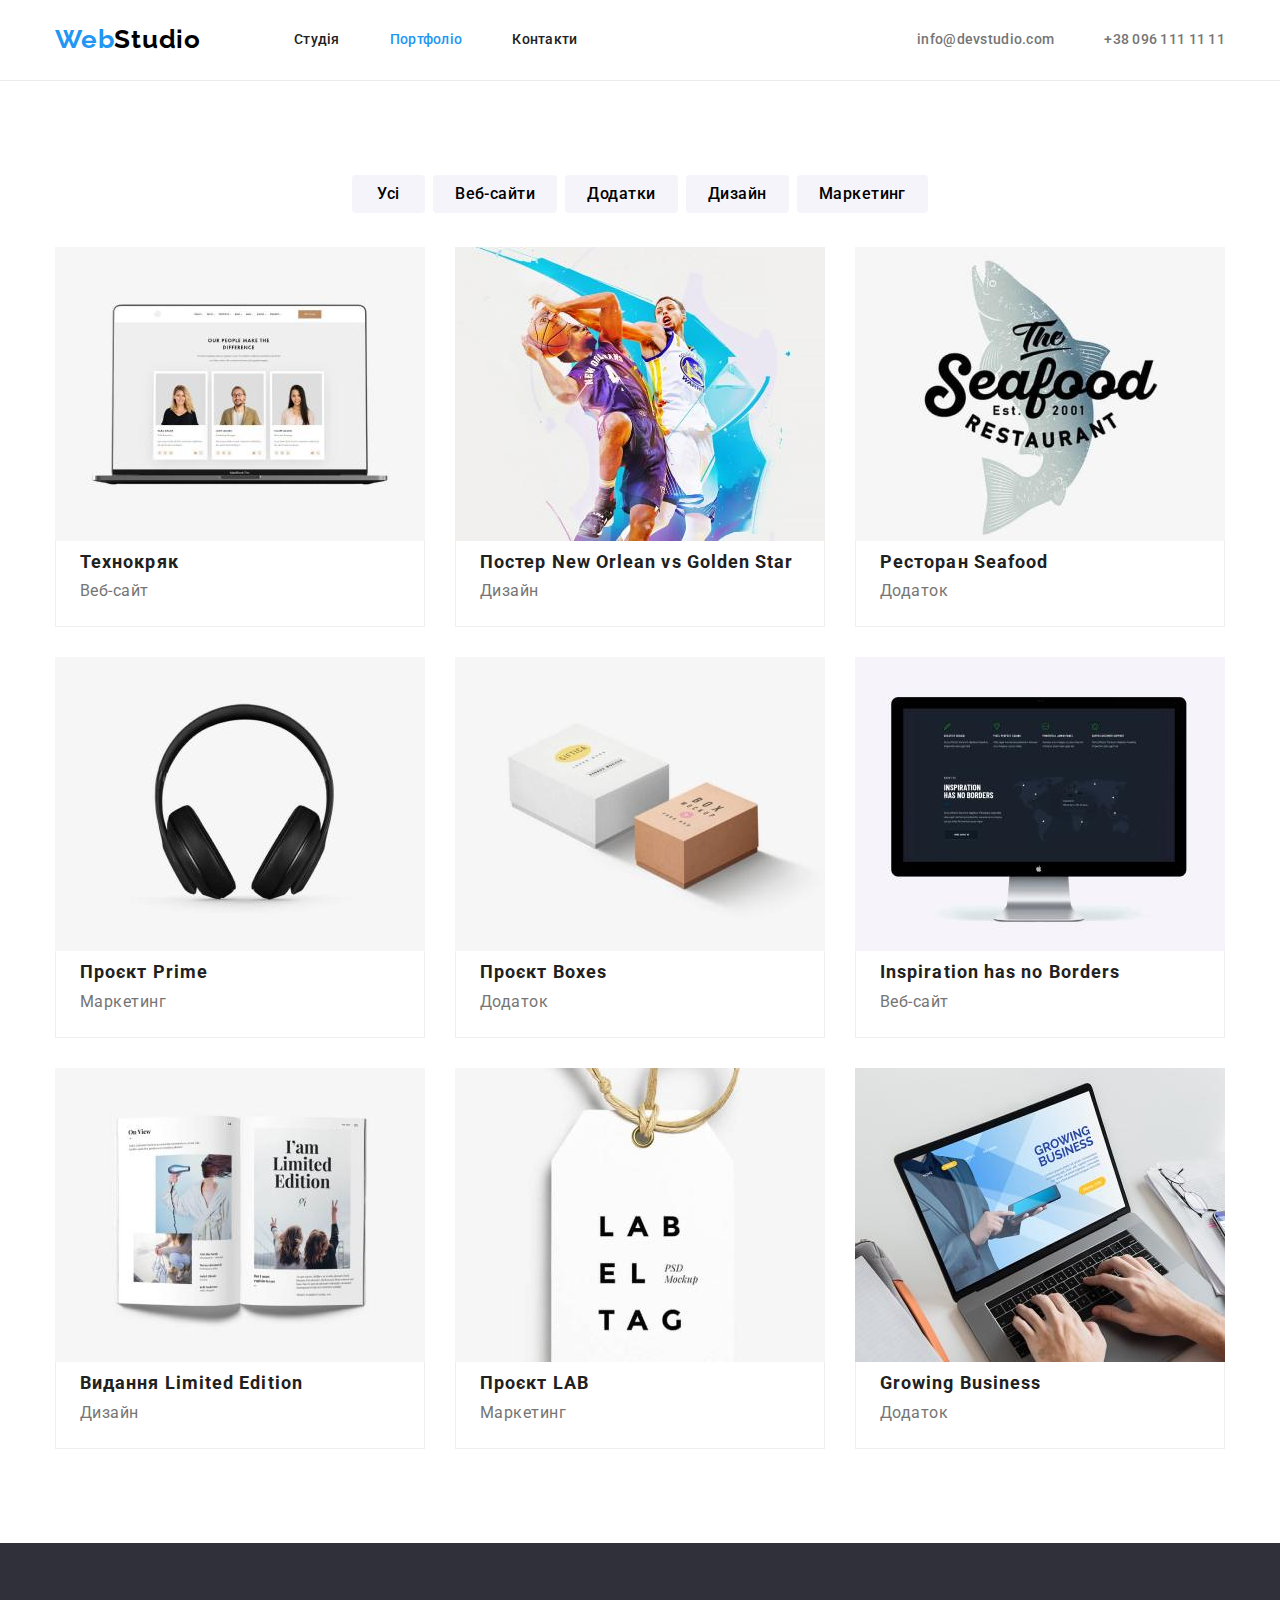
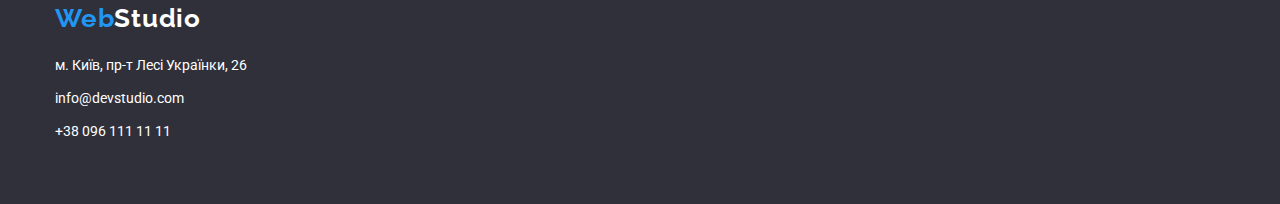
==== commit 3ca055e2: "goit-markup-hw-03" ====
--- a/portfolio.html
+++ b/portfolio.html
@@ -6,11 +6,12 @@
     <meta http-equiv="X-UA-Compatible" content="IE=edge">
     <meta name="viewport" content="width=device-width, initial-scale=1.0">
     <title>Web Studio</title>
+    <link rel="stylesheet" href="https://cdnjs.cloudflare.com/ajax/libs/modern-normalize/1.1.0/modern-normalize.min.css">
     <link rel="stylesheet" href="./css/main.css">
   </head>
   <body>
     <!--Шапка сайту-->
-    <header  class="header">
+    <header class="header">
       <nav class="container main-nav">
         <a href="./index.html" class="logoheader"><span class="logoweb">Web</span>Studio</a>
         <ul class="site-nav list">
@@ -36,61 +37,62 @@
     </header>
     <main>
     <!--Портфоліо-->
-
-    <h1 class="visually-hidden">Приклади наших робіт</h1>
+    <section class="portfolio-btn"><h1 class="visually-hidden">Приклади наших робіт</h1>
     <!--Меню портфоліо-->
-    <div class="container"><ul class="portfolio portfolio-btn ul list">
+    <div class="container"><ul class="portfolio list">
       <li class="item"><button type="button" class="button button-portfolio">Усі</button></li>
       <li class="item"><button type="button" class="button button-portfolio">Веб-сайти</button></li>
       <li class="item"><button type="button" class="button button-portfolio">Додатки</button></li>
       <li class="item"><button type="button" class="button button-portfolio">Дизайн</button></li>
       <li class="item"><button type="button" class="button button-portfolio">Маркетинг</button></li>
   </ul></div>
-    <section class="container"><ul class="portfolio-list ul list">
-        <li class="card"><a href="" class="portfolio-link"><img src="./images/technocrack.jpg" width="370" alt="веб-сайт Технокряк">
+</section>
+    <section class="section-portfolio">
+      <div class="container"><ul class="portfolio-list list">
+        <li class="card"><a href="" class="portfolio-link"><img class="portfolio img" src="./images/technocrack.jpg" width="370" alt="веб-сайт Технокряк">
           <div class="border"><h2 class="portfolio-title">Технокряк</h2>
         <p class="portfolio-text">Веб-сайт</p></a></div>
       </li>
-        <li class="card"><a href="" class="portfolio-link"><img src="./images/poster-neworlean.jpg" width="370" alt="дизайн Постера New Orlean">
+        <li class="card"><a href="" class="portfolio-link"><img class="portfolio img" src="./images/poster-neworlean.jpg" width="370" alt="дизайн Постера New Orlean">
           <div class="border"><h2 class="portfolio-title">Постер New Orlean vs Golden Star</h2>
             <p class="portfolio-text">Дизайн</p></a></div>
         </li>
-        <li class="card"><a href="" class="portfolio-link"><img src="./images/rest-seafood.jpg" width="370" alt="додаток для Ресторану Seafood">
+        <li class="card"><a href="" class="portfolio-link"><img  class="portfolio img" src="./images/rest-seafood.jpg" width="370" alt="додаток для Ресторану Seafood">
           <div class="border"><h2 class="portfolio-title">Ресторан Seafood</h2>
             <p class="portfolio-text">Додаток</p></a></div>
         </li>
-        <li class="card"><a href="" class="portfolio-link"><img src="./images/project-prime.jpg" width="370" alt="маркетингковий проєкт Prime">
+        <li class="card"><a href="" class="portfolio-link"><img class="portfolio img" src="./images/project-prime.jpg" width="370" alt="маркетингковий проєкт Prime">
             <div class="border"><h2 class="portfolio-title">Проєкт Prime</h2>
             <p class="portfolio-text">Маркетинг</p></a></div>
         </li>
-        <li class="card"><a href="" class="portfolio-link"><img src="./images/project-boxes.jpg" width="370" alt="додаток Проєкт Boxes">
+        <li class="card"><a href="" class="portfolio-link"><img class="portfolio img" src="./images/project-boxes.jpg" width="370" alt="додаток Проєкт Boxes">
           <div class="border"><h2 class="portfolio-title">Проєкт Boxes</h2>
             <p class="portfolio-text">Додаток</p></a></div>
         </li>
-        <li class="card"><a href="" class="portfolio-link"><img src="./images/web-ispiration.jpg" width="370" alt="веб-сайт Inspiration has no Borders">
+        <li class="card"><a href="" class="portfolio-link"><img class="portfolio img" src="./images/web-ispiration.jpg" width="370" alt="веб-сайт Inspiration has no Borders">
           <div class="border"><h2 class="portfolio-title">Inspiration has no Borders</h2>
             <p class="portfolio-text">Веб-сайт</p></a></div>
         </li>
-        <li class="card"><a href="" class="portfolio-link"><img src="./images/design-limedit.jpg" width="370" alt="Видання Limited Edition">
+        <li class="card"><a href="" class="portfolio-link"><img class="portfolio img" src="./images/design-limedit.jpg" width="370" alt="Видання Limited Edition">
           <div class="border"><h2 class="portfolio-title">Видання Limited Edition</h2>
             <p class="portfolio-text">Дизайн</p></a></div>
         </li>
-        <li class="card"><a href="" class="portfolio-link"><img src="./images/project-lab.jpg" width="370" alt="маркетинговий проєкт LAB">
+        <li class="card"><a href="" class="portfolio-link"><img class="portfolio img" src="./images/project-lab.jpg" width="370" alt="маркетинговий проєкт LAB">
           <div class="border"><h2 class="portfolio-title">Проєкт LAB</h2>
             <p class="portfolio-text">Маркетинг</p></a></div>
         </li>
-        <li class="card"><a href="" class="portfolio-link"><img src="./images/app-growbussiness.jpg" width="370" alt="додаток Growing Business">
+        <li class="card"><a href="" class="portfolio-link"><img class="portfolio img" src="./images/app-growbussiness.jpg" width="370" alt="додаток Growing Business">
           <div class="border"><h2 class="portfolio-title">Growing Business</h2>
             <p class="portfolio-text">Додаток</p></a></div>
         </li>
-    </ul>
+    </ul></div>
 </section>
     </main>
     <!--Футер сайту-->
-    <footer class="background">
+    <footer class="footer">
       <div class="container"><a href="./index.html" class="address logofooter"><span class="logoweb">Web</span>Studio</a>
       <address>
-        <ul class="footer-nav ul list">
+        <ul class="footer-nav list">
           <li>
             <a
               href="https://goo.gl/maps/ZicWZSvamPS7MqvVA"
@@ -101,10 +103,10 @@
             >
           </li>
           <li>
-            <a href="mailto:info@devstudio.com" class="address-link link">info@devstudio.com</a>
+            <a href="mailto:info@devstudio.com" class="address-mail link">info@devstudio.com</a>
           </li>
           <li>
-            <a href="tel:+380961111111" class="address-link link">+38 096 111 11 11</a>
+            <a href="tel:+380961111111" class="address-tel link">+38 096 111 11 11</a>
           </li>
         </ul>
       </address></div>
--- a/css/main.css
+++ b/css/main.css
@@ -13,7 +13,7 @@
     --secondary-bg-color: #F5F4FA;
 }
 
-html {
+/* html {
     box-sizing: border-box;
 }
 
@@ -21,7 +21,7 @@
 *::before,
 *::after {
     box-sizing: inherit;
-}
+} */
 
 body {
     background-color: var(--primary-white-color);
@@ -52,12 +52,21 @@
     margin: -1px;
   } 
 
-  .ul {
+.li {
+    padding: 0;
+    margin: 0;
+}
+
+.ul {
+    padding: 0;
+    margin: 0;
     padding-inline-start: 0;
 }
 
 .list {
     list-style: none;
+    margin: 0;
+    padding: 0;
 }
 
 /* Контейнер */
@@ -77,6 +86,12 @@
     background-color: #2F303A;
 }
 
+.footer {
+    background-color: #2F303A;
+    padding-top: 60px;
+    padding-bottom: 60px;
+}
+
 /* Логотип/Logo */
 
 .logoheader {
@@ -88,6 +103,9 @@
     
     line-height: 1.19;
     letter-spacing: 0.03em;
+
+    padding-top: 24px;
+    padding-bottom: 25px;
     
     text-decoration: none;
 }
@@ -105,7 +123,6 @@
     
     text-decoration: none;
 
-    padding-top: 60px;
     margin-bottom: 20px;
 }
 
@@ -136,8 +153,8 @@
     
     display: block;
     
-    padding-top: 20px;
-    padding-bottom: 20px;
+    padding-top: 32px;
+    padding-bottom: 32px;
     
     text-decoration: none;
 }
@@ -162,8 +179,8 @@
     
     display: block;
     
-    padding-top: 20px;
-    padding-bottom: 20px;
+    padding-top: 32px;
+    padding-bottom: 32px;
     
     text-decoration: none;
 }
@@ -196,7 +213,8 @@
 
     text-transform: uppercase;
 
-    margin-bottom: 94px;
+    padding-top: 200px;
+    padding-bottom: 200px;
 }
 
 .hero-title {
@@ -211,6 +229,9 @@
     line-height: 1.3;
     text-align: center;
     letter-spacing: 0.06em;
+    
+    padding-right: 452px;
+    padding-left: 452px;
 
     margin-bottom: 0;
 
@@ -234,6 +255,14 @@
     background-color: var(--accent-color);
 }
 
+.button-portfolio:focus,
+.button-portfolio:hover {
+    color: var(--primary-white-color);
+    background-color: var(--accent-color);
+    box-shadow: 0 4px 4px rgba(0, 0, 0, 0.250);
+}
+
+
 .button-hero {
     color: var(--primary-white-color);
     background-color: #2196F3;
@@ -246,7 +275,12 @@
     border: 0 solid;
     border-color: var(--accent-color);
     border-radius: 4px;
-    box-shadow: 0 4px 4px rgba(0, 0, 0, 0.250)
+    box-shadow: 0 4px 4px rgba(0, 0, 0, 0.250);
+
+    padding-top: 10px;
+    padding-right: 32px;
+    padding-bottom: 10px;
+    padding-left: 32px;
 }
 
 .button-portfolio {
@@ -263,17 +297,26 @@
     border: 0 solid;
     border-color: var(--accent-color);
     border-radius: 4px;
-    box-shadow: 0 4px 4px rgba(0, 0, 0, 0.250)
+    /* box-shadow: 0 4px 4px rgba(0, 0, 0, 0.250) */
 }
 
 /* Секція */
 
 .section {
     color: var(--primary-text-color);
+    padding-top: 94px;
+    padding-bottom: 94px;
+}
+
+.section-portfolio {
+    padding-bottom: 94px;
 }
 
 .section-grey {
     background-color: var(--secondary-bg-color);
+    margin-top: 94px;
+    padding-top: 94px;
+    padding-bottom: 94px;
 }
 
 /* Особливості/Features */
@@ -284,7 +327,8 @@
 
 .feature {
     display: flex;
-    margin-bottom: 94px;
+    /* margin-top: 94px;
+    margin-bottom: 94px; */
 }
 
 .feature-list {
@@ -307,7 +351,7 @@
     letter-spacing: 0.03em;
     text-transform: uppercase;
     margin-top: 0;
-    margin-bottom: 10;
+    margin-bottom: 10px;
 }
 
 .feature-text {
@@ -328,7 +372,11 @@
 .worklist {
     display: flex;
     justify-content: space-between;
-    margin-bottom: 94px;
+    margin-bottom: 0;
+}
+
+.worklist-section {
+    padding-top: 0;
 }
 
 .worklist-title {
@@ -353,7 +401,6 @@
 .family .card {
     align-items: center;
     background-color: var(--primary-white-color);
-    margin-bottom: 94px;
     box-shadow: 0px 1px 3px rgba(0, 0, 0, 0.12), 0px 1px 1px rgba(0, 0, 0, 0.14), 0px 2px 1px rgba(0, 0, 0, 0.2);
     border-radius: 0px 0px 4px 4px;
 }
@@ -363,7 +410,7 @@
 }
 
 .family .photo {
-    margin-bottom: 30px;
+    margin-bottom: 0;
 }
 
 .family-title {
@@ -373,7 +420,8 @@
     line-height: 1.16;
     text-align: center;
     letter-spacing: 0.03em;
-    padding-top: 94px;
+    margin-top: 0;
+    margin-bottom: 50px;
 }
 
 .family-name {
@@ -383,15 +431,21 @@
     line-height: 1.18;
     text-align: center;
     letter-spacing: 0.03em;
+    margin-top: 0;
     margin-bottom: 10px;
 }
 
-.family-member {
+.family-jobtitle {
     font-size: 16px;
     line-height: 1.18;
     text-align: center;
     letter-spacing: 0.03em;
-    margin-bottom: 30px;
+    margin: 0;
+}
+
+.team {
+    padding-top: 30px;
+    padding-bottom: 30px;
 }
 
 /* Портфоліо/Portfolio */
@@ -399,11 +453,15 @@
 .portfolio {
     display: flex;
     justify-content: center;
+}
+
+.portfolio .img {
+    display: block;
 }
 
 .portfolio-btn {
     margin-top: 94px;
-    margin-bottom: 50px;
+    margin-bottom: 34px;
 }
 
 .portfolio-btn .item + .item {
@@ -414,7 +472,6 @@
     display: flex;
     flex-wrap: wrap;
     align-items: center;
-    margin-bottom: 94px;
 }
 
 .portfolio-list .card {
@@ -487,24 +544,44 @@
 }
 
 .address-text {
+    display: inline-block;
     text-decoration: none;
     font-style: normal;
     color: #FFFFFF;
     font-size: 14px;
     line-height: 1.71;
-}
-
-.address-link {
+    margin-bottom: 9px;
+}
+
+.address-mail {
+    display: inline-block;
+    text-decoration: none;
+    font-style: normal;
+    color: #FFFFFF;
+    font-size: 14px;
+    line-height: 1.71;
+    margin-bottom: 9px;
+}
+
+.address-tel {
+    display: inline-block;
+    text-decoration: none;
+    font-style: normal;
+    color: #FFFFFF;
+    font-size: 14px;
+    line-height: 1.71;
+}
+
+/* .address-link {
     text-decoration: none;
     font-style: normal;
     color: rgba(255, 255, 255, 0.6);
     font-size: 14px;
     line-height: 1.71;
-}
+} */
 
 /* Футер/Footer */
 .footer-nav {
-    padding-bottom: 60px;
     margin: 0;
 }
 
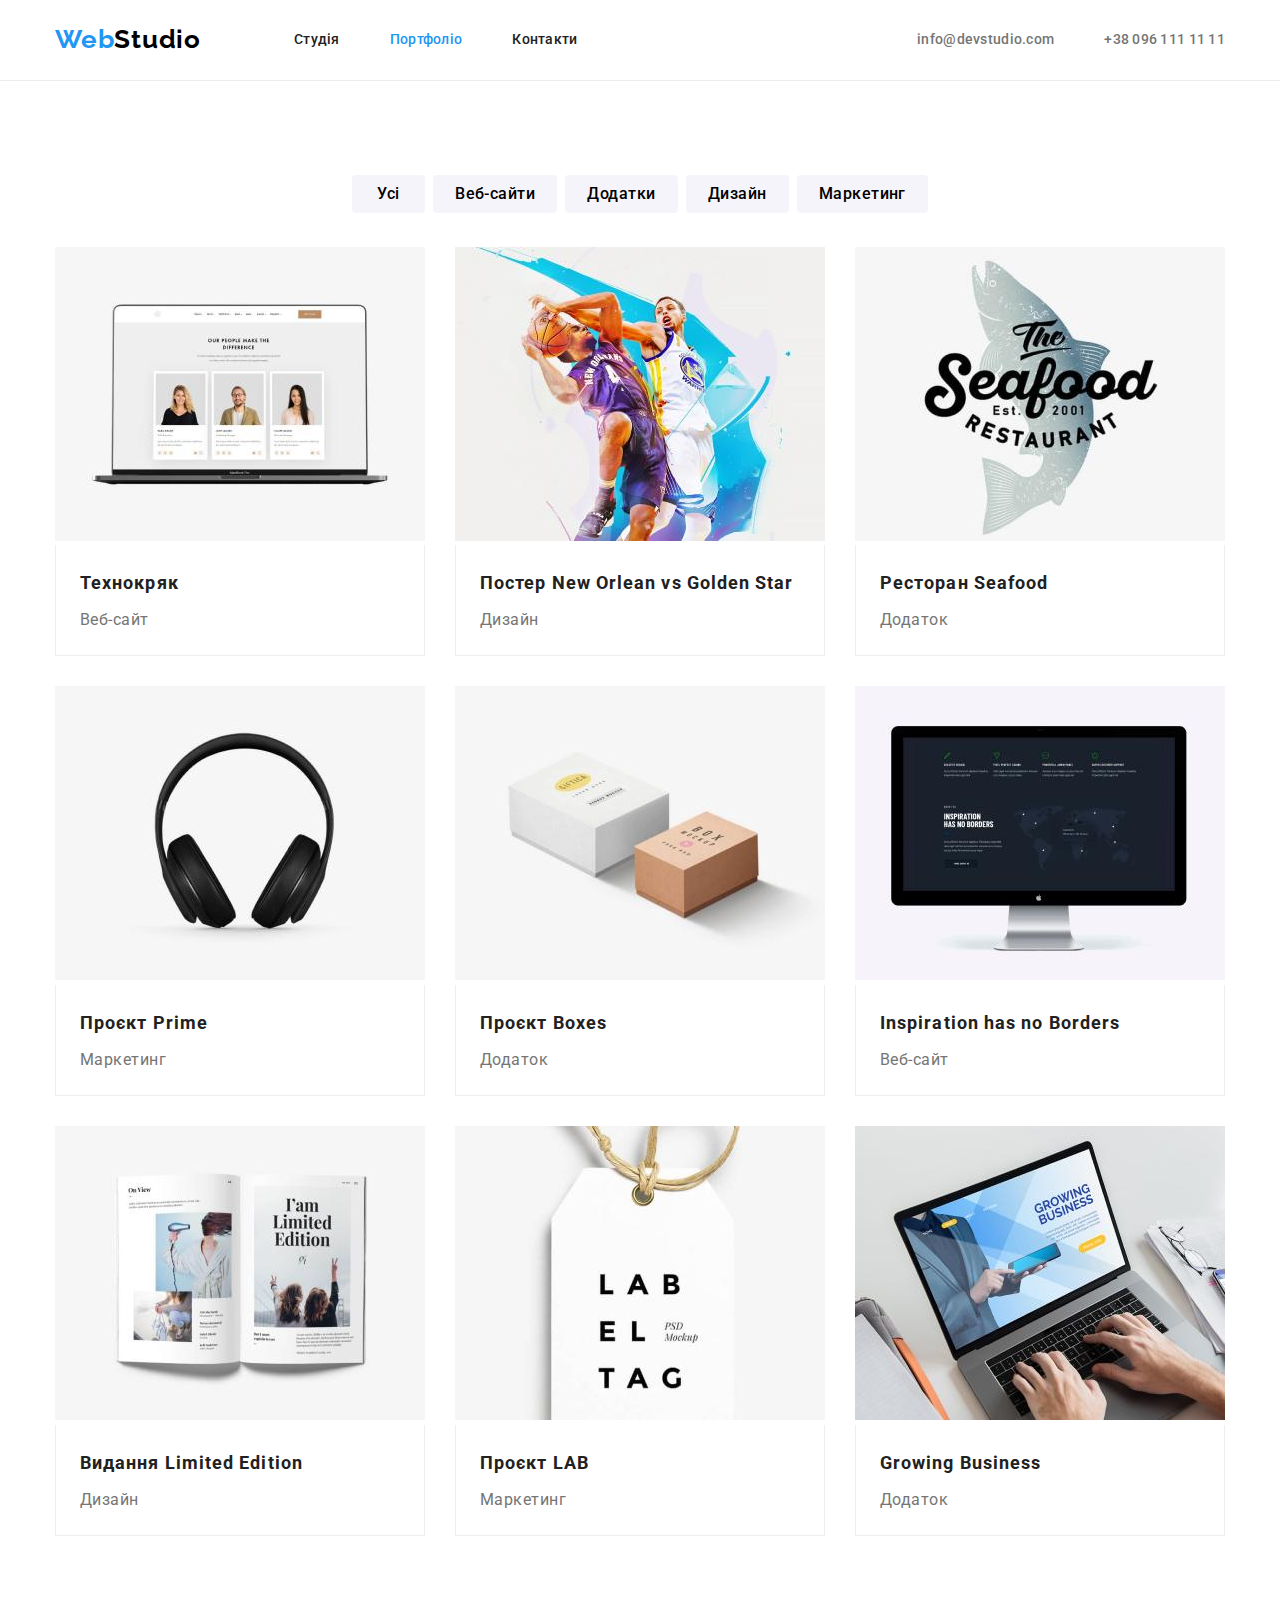
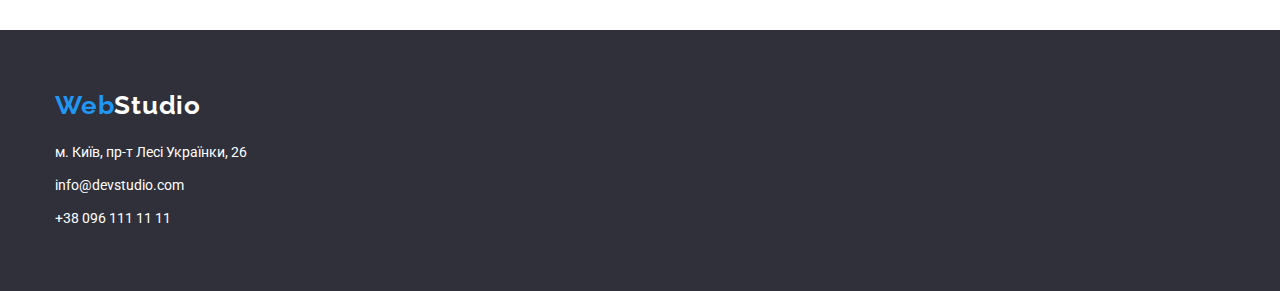
==== commit 99fb876a: "goit-markup-hw-03" ====
--- a/portfolio.html
+++ b/portfolio.html
@@ -37,53 +37,51 @@
     </header>
     <main>
     <!--Портфоліо-->
-    <section class="portfolio-btn"><h1 class="visually-hidden">Приклади наших робіт</h1>
+    <section class="section"><h1 class="visually-hidden">Приклади наших робіт</h1>
     <!--Меню портфоліо-->
-    <div class="container"><ul class="portfolio list">
-      <li class="item"><button type="button" class="button button-portfolio">Усі</button></li>
-      <li class="item"><button type="button" class="button button-portfolio">Веб-сайти</button></li>
-      <li class="item"><button type="button" class="button button-portfolio">Додатки</button></li>
-      <li class="item"><button type="button" class="button button-portfolio">Дизайн</button></li>
-      <li class="item"><button type="button" class="button button-portfolio">Маркетинг</button></li>
-  </ul></div>
-</section>
-    <section class="section-portfolio">
-      <div class="container"><ul class="portfolio-list list">
-        <li class="card"><a href="" class="portfolio-link"><img class="portfolio img" src="./images/technocrack.jpg" width="370" alt="веб-сайт Технокряк">
+    <div class="container"><ul class="portfolio-btn list">
+      <li><button type="button" class="button button-portfolio">Усі</button></li>
+      <li><button type="button" class="button button-portfolio">Веб-сайти</button></li>
+      <li><button type="button" class="button button-portfolio">Додатки</button></li>
+      <li><button type="button" class="button button-portfolio">Дизайн</button></li>
+      <li><button type="button" class="button button-portfolio">Маркетинг</button></li>
+  </ul>
+  <ul class="portfolio-list list">
+        <li class="card"><a href="" class="portfolio-link"><img class="portfolio img" src="./images/technocrack.jpg" width="370" alt="веб-сайт Технокряк"></a>
           <div class="border"><h2 class="portfolio-title">Технокряк</h2>
-        <p class="portfolio-text">Веб-сайт</p></a></div>
+        <p class="portfolio-text">Веб-сайт</p></div>
       </li>
-        <li class="card"><a href="" class="portfolio-link"><img class="portfolio img" src="./images/poster-neworlean.jpg" width="370" alt="дизайн Постера New Orlean">
+        <li class="card"><a href="" class="portfolio-link"><img class="portfolio img" src="./images/poster-neworlean.jpg" width="370" alt="дизайн Постера New Orlean"></a>
           <div class="border"><h2 class="portfolio-title">Постер New Orlean vs Golden Star</h2>
-            <p class="portfolio-text">Дизайн</p></a></div>
+            <p class="portfolio-text">Дизайн</p></div>
         </li>
-        <li class="card"><a href="" class="portfolio-link"><img  class="portfolio img" src="./images/rest-seafood.jpg" width="370" alt="додаток для Ресторану Seafood">
+        <li class="card"><a href="" class="portfolio-link"><img  class="portfolio img" src="./images/rest-seafood.jpg" width="370" alt="додаток для Ресторану Seafood"></a>
           <div class="border"><h2 class="portfolio-title">Ресторан Seafood</h2>
-            <p class="portfolio-text">Додаток</p></a></div>
+            <p class="portfolio-text">Додаток</p></div>
         </li>
-        <li class="card"><a href="" class="portfolio-link"><img class="portfolio img" src="./images/project-prime.jpg" width="370" alt="маркетингковий проєкт Prime">
+        <li class="card"><a href="" class="portfolio-link"><img class="portfolio img" src="./images/project-prime.jpg" width="370" alt="маркетингковий проєкт Prime"></a>
             <div class="border"><h2 class="portfolio-title">Проєкт Prime</h2>
-            <p class="portfolio-text">Маркетинг</p></a></div>
+            <p class="portfolio-text">Маркетинг</p></div>
         </li>
-        <li class="card"><a href="" class="portfolio-link"><img class="portfolio img" src="./images/project-boxes.jpg" width="370" alt="додаток Проєкт Boxes">
+        <li class="card"><a href="" class="portfolio-link"><img class="portfolio img" src="./images/project-boxes.jpg" width="370" alt="додаток Проєкт Boxes"></a>
           <div class="border"><h2 class="portfolio-title">Проєкт Boxes</h2>
-            <p class="portfolio-text">Додаток</p></a></div>
+            <p class="portfolio-text">Додаток</p></div>
         </li>
-        <li class="card"><a href="" class="portfolio-link"><img class="portfolio img" src="./images/web-ispiration.jpg" width="370" alt="веб-сайт Inspiration has no Borders">
+        <li class="card"><a href="" class="portfolio-link"><img class="portfolio img" src="./images/web-ispiration.jpg" width="370" alt="веб-сайт Inspiration has no Borders"></a>
           <div class="border"><h2 class="portfolio-title">Inspiration has no Borders</h2>
-            <p class="portfolio-text">Веб-сайт</p></a></div>
+            <p class="portfolio-text">Веб-сайт</p></div>
         </li>
-        <li class="card"><a href="" class="portfolio-link"><img class="portfolio img" src="./images/design-limedit.jpg" width="370" alt="Видання Limited Edition">
+        <li class="card"><a href="" class="portfolio-link"><img class="portfolio img" src="./images/design-limedit.jpg" width="370" alt="Видання Limited Edition"></a>
           <div class="border"><h2 class="portfolio-title">Видання Limited Edition</h2>
-            <p class="portfolio-text">Дизайн</p></a></div>
+            <p class="portfolio-text">Дизайн</p></div>
         </li>
-        <li class="card"><a href="" class="portfolio-link"><img class="portfolio img" src="./images/project-lab.jpg" width="370" alt="маркетинговий проєкт LAB">
+        <li class="card"><a href="" class="portfolio-link"><img class="portfolio img" src="./images/project-lab.jpg" width="370" alt="маркетинговий проєкт LAB"></a>
           <div class="border"><h2 class="portfolio-title">Проєкт LAB</h2>
-            <p class="portfolio-text">Маркетинг</p></a></div>
+            <p class="portfolio-text">Маркетинг</p></div>
         </li>
-        <li class="card"><a href="" class="portfolio-link"><img class="portfolio img" src="./images/app-growbussiness.jpg" width="370" alt="додаток Growing Business">
+        <li class="card"><a href="" class="portfolio-link"><img class="portfolio img" src="./images/app-growbussiness.jpg" width="370" alt="додаток Growing Business"></a>
           <div class="border"><h2 class="portfolio-title">Growing Business</h2>
-            <p class="portfolio-text">Додаток</p></a></div>
+            <p class="portfolio-text">Додаток</p></div>
         </li>
     </ul></div>
 </section>
--- a/css/main.css
+++ b/css/main.css
@@ -203,39 +203,27 @@
 /* Герой */
 
 .hero {
+    text-align: center;
+
+    padding-top: 200px;
+    padding-bottom: 200px;
+}
+
+.hero-title {
+    color: #FFFFFF;
+
     font-weight: 900;
     font-size: 44px;
 
     line-height: 1.3;
     text-align: center;
-
     letter-spacing: 0.06em;
 
     text-transform: uppercase;
 
-    padding-top: 200px;
-    padding-bottom: 200px;
-}
-
-.hero-title {
-    margin-top: 0;
-    margin-bottom: 30px;
-
-    color: #FFFFFF;
-
-    font-weight: 900;
-    font-size: 44px;
-
-    line-height: 1.3;
-    text-align: center;
-    letter-spacing: 0.06em;
-    
-    padding-right: 452px;
-    padding-left: 452px;
-
-    margin-bottom: 0;
-
-    text-transform: uppercase;
+    width: 696px;
+
+    margin: 0 auto 30px;
 }
 
 /* Button */
@@ -277,10 +265,7 @@
     border-radius: 4px;
     box-shadow: 0 4px 4px rgba(0, 0, 0, 0.250);
 
-    padding-top: 10px;
-    padding-right: 32px;
-    padding-bottom: 10px;
-    padding-left: 32px;
+    padding: 10px 32px;
 }
 
 .button-portfolio {
@@ -314,7 +299,6 @@
 
 .section-grey {
     background-color: var(--secondary-bg-color);
-    margin-top: 94px;
     padding-top: 94px;
     padding-bottom: 94px;
 }
@@ -377,6 +361,7 @@
 
 .worklist-section {
     padding-top: 0;
+    padding-bottom: 94px;
 }
 
 .worklist-title {
@@ -450,23 +435,25 @@
 
 /* Портфоліо/Portfolio */
 
-.portfolio {
+.portfolio-btn {
     display: flex;
     justify-content: center;
+    gap: 8px;
+    margin-bottom: 34px;
 }
 
 .portfolio .img {
     display: block;
 }
 
-.portfolio-btn {
+/* .portfolio-btn {
     margin-top: 94px;
     margin-bottom: 34px;
-}
-
-.portfolio-btn .item + .item {
+} */
+
+/* .portfolio-btn .item + .item {
     margin-left: 8px;
-}
+} */
 
 .portfolio-list {
     display: flex;
@@ -482,28 +469,23 @@
 }
 
 .portfolio-title {
-    display: inline-block;
     color: var(--title-text-color);
     font-weight: 700;
     font-size: 18px;
-    line-height: 2px;
+    line-height: 2;
     letter-spacing: 0.06em;
-    padding-left: 24px;
-    margin-top: 20px;
-    margin-bottom: 0;
+    margin: 0;
 }
 
 .portfolio-text {
-    display: block;
     color: var(--primary-text-color);
     font-style: normal;
     font-weight: 400;
     font-size: 16px;
     line-height: 1.9;
     letter-spacing: 0.03em;
-    padding-left: 24px;;
     margin-top: 4px;
-    margin-bottom: 20px;
+    margin-bottom: 0;
 }
 
 .portfolio-list .card:nth-child(3n) {
@@ -520,9 +502,7 @@
 }
 
 .portfolio-list .border {
-    /* border-top-width: 1px;
-    border-top-style: solid;
-    border-top-color: #EEEEEE; */
+    padding: 20px 24px;
 
     border-right-width: 1px;
     border-right-style: solid;
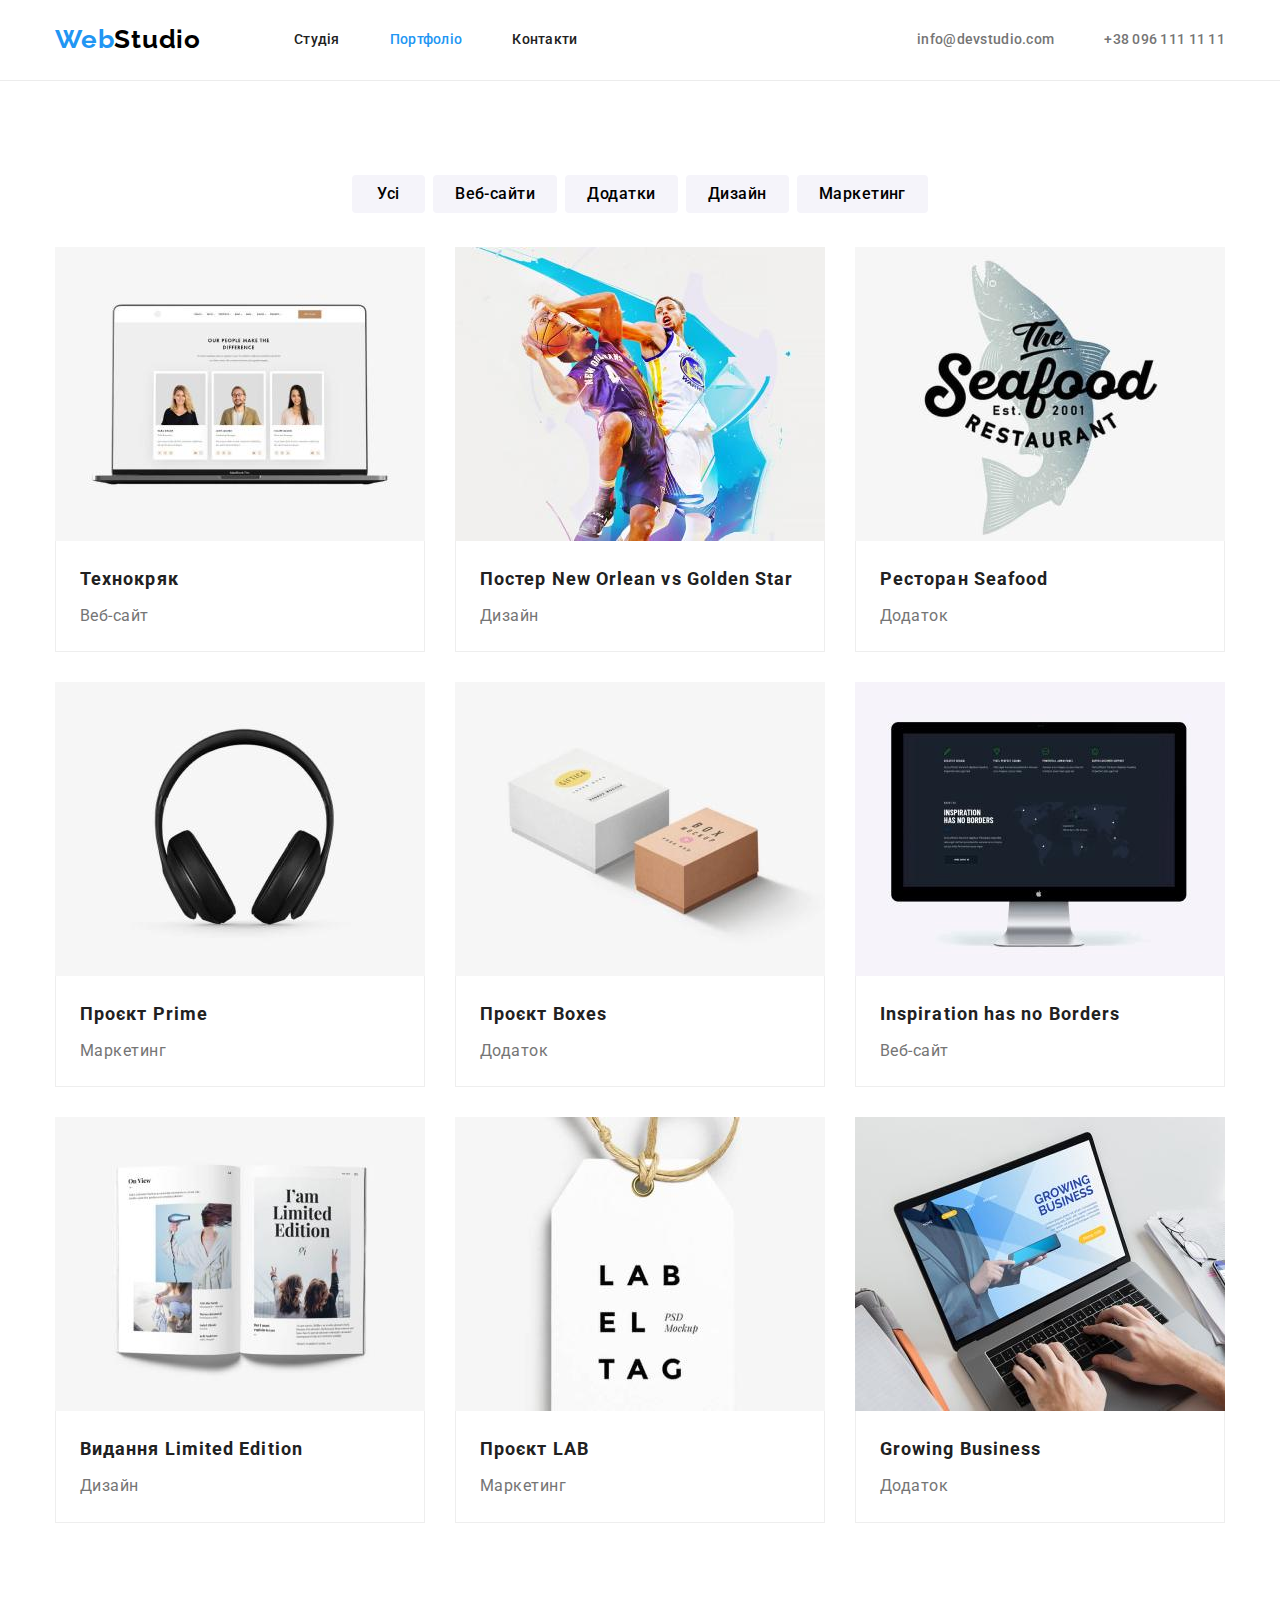
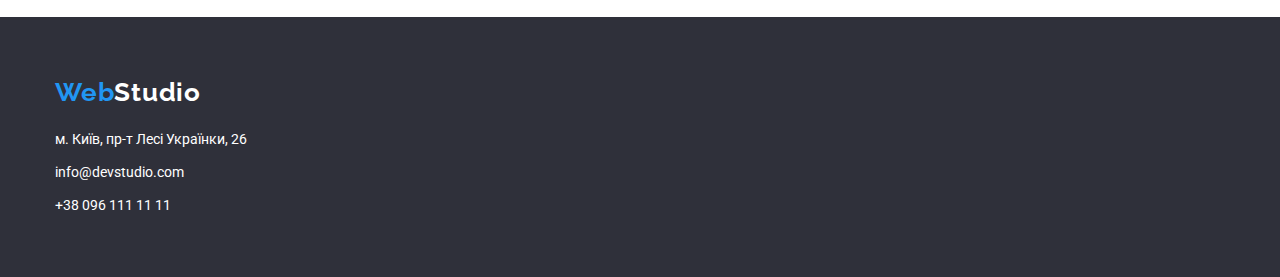
==== commit 59acad23: "goit-markup-hw-03" ====
--- a/portfolio.html
+++ b/portfolio.html
@@ -47,39 +47,39 @@
       <li><button type="button" class="button button-portfolio">Маркетинг</button></li>
   </ul>
   <ul class="portfolio-list list">
-        <li class="card"><a href="" class="portfolio-link"><img class="portfolio img" src="./images/technocrack.jpg" width="370" alt="веб-сайт Технокряк"></a>
+        <li class="card"><a href="" class="portfolio-link"><img class="portfolio-img" src="./images/technocrack.jpg" width="370" alt="веб-сайт Технокряк"></a>
           <div class="border"><h2 class="portfolio-title">Технокряк</h2>
         <p class="portfolio-text">Веб-сайт</p></div>
       </li>
-        <li class="card"><a href="" class="portfolio-link"><img class="portfolio img" src="./images/poster-neworlean.jpg" width="370" alt="дизайн Постера New Orlean"></a>
+        <li class="card"><a href="" class="portfolio-link"><img class="portfolio-img" src="./images/poster-neworlean.jpg" width="370" alt="дизайн Постера New Orlean"></a>
           <div class="border"><h2 class="portfolio-title">Постер New Orlean vs Golden Star</h2>
             <p class="portfolio-text">Дизайн</p></div>
         </li>
-        <li class="card"><a href="" class="portfolio-link"><img  class="portfolio img" src="./images/rest-seafood.jpg" width="370" alt="додаток для Ресторану Seafood"></a>
+        <li class="card"><a href="" class="portfolio-link"><img  class="portfolio-img" src="./images/rest-seafood.jpg" width="370" alt="додаток для Ресторану Seafood"></a>
           <div class="border"><h2 class="portfolio-title">Ресторан Seafood</h2>
             <p class="portfolio-text">Додаток</p></div>
         </li>
-        <li class="card"><a href="" class="portfolio-link"><img class="portfolio img" src="./images/project-prime.jpg" width="370" alt="маркетингковий проєкт Prime"></a>
+        <li class="card"><a href="" class="portfolio-link"><img class="portfolio-img" src="./images/project-prime.jpg" width="370" alt="маркетингковий проєкт Prime"></a>
             <div class="border"><h2 class="portfolio-title">Проєкт Prime</h2>
             <p class="portfolio-text">Маркетинг</p></div>
         </li>
-        <li class="card"><a href="" class="portfolio-link"><img class="portfolio img" src="./images/project-boxes.jpg" width="370" alt="додаток Проєкт Boxes"></a>
+        <li class="card"><a href="" class="portfolio-link"><img class="portfolio-img" src="./images/project-boxes.jpg" width="370" alt="додаток Проєкт Boxes"></a>
           <div class="border"><h2 class="portfolio-title">Проєкт Boxes</h2>
             <p class="portfolio-text">Додаток</p></div>
         </li>
-        <li class="card"><a href="" class="portfolio-link"><img class="portfolio img" src="./images/web-ispiration.jpg" width="370" alt="веб-сайт Inspiration has no Borders"></a>
+        <li class="card"><a href="" class="portfolio-link"><img class="portfolio-img" src="./images/web-ispiration.jpg" width="370" alt="веб-сайт Inspiration has no Borders"></a>
           <div class="border"><h2 class="portfolio-title">Inspiration has no Borders</h2>
             <p class="portfolio-text">Веб-сайт</p></div>
         </li>
-        <li class="card"><a href="" class="portfolio-link"><img class="portfolio img" src="./images/design-limedit.jpg" width="370" alt="Видання Limited Edition"></a>
+        <li class="card"><a href="" class="portfolio-link"><img class="portfolio-img" src="./images/design-limedit.jpg" width="370" alt="Видання Limited Edition"></a>
           <div class="border"><h2 class="portfolio-title">Видання Limited Edition</h2>
             <p class="portfolio-text">Дизайн</p></div>
         </li>
-        <li class="card"><a href="" class="portfolio-link"><img class="portfolio img" src="./images/project-lab.jpg" width="370" alt="маркетинговий проєкт LAB"></a>
+        <li class="card"><a href="" class="portfolio-link"><img class="portfolio-img" src="./images/project-lab.jpg" width="370" alt="маркетинговий проєкт LAB"></a>
           <div class="border"><h2 class="portfolio-title">Проєкт LAB</h2>
             <p class="portfolio-text">Маркетинг</p></div>
         </li>
-        <li class="card"><a href="" class="portfolio-link"><img class="portfolio img" src="./images/app-growbussiness.jpg" width="370" alt="додаток Growing Business"></a>
+        <li class="card"><a href="" class="portfolio-link"><img class="portfolio-img" src="./images/app-growbussiness.jpg" width="370" alt="додаток Growing Business"></a>
           <div class="border"><h2 class="portfolio-title">Growing Business</h2>
             <p class="portfolio-text">Додаток</p></div>
         </li>
--- a/css/main.css
+++ b/css/main.css
@@ -442,7 +442,7 @@
     margin-bottom: 34px;
 }
 
-.portfolio .img {
+.portfolio-img {
     display: block;
 }
 
